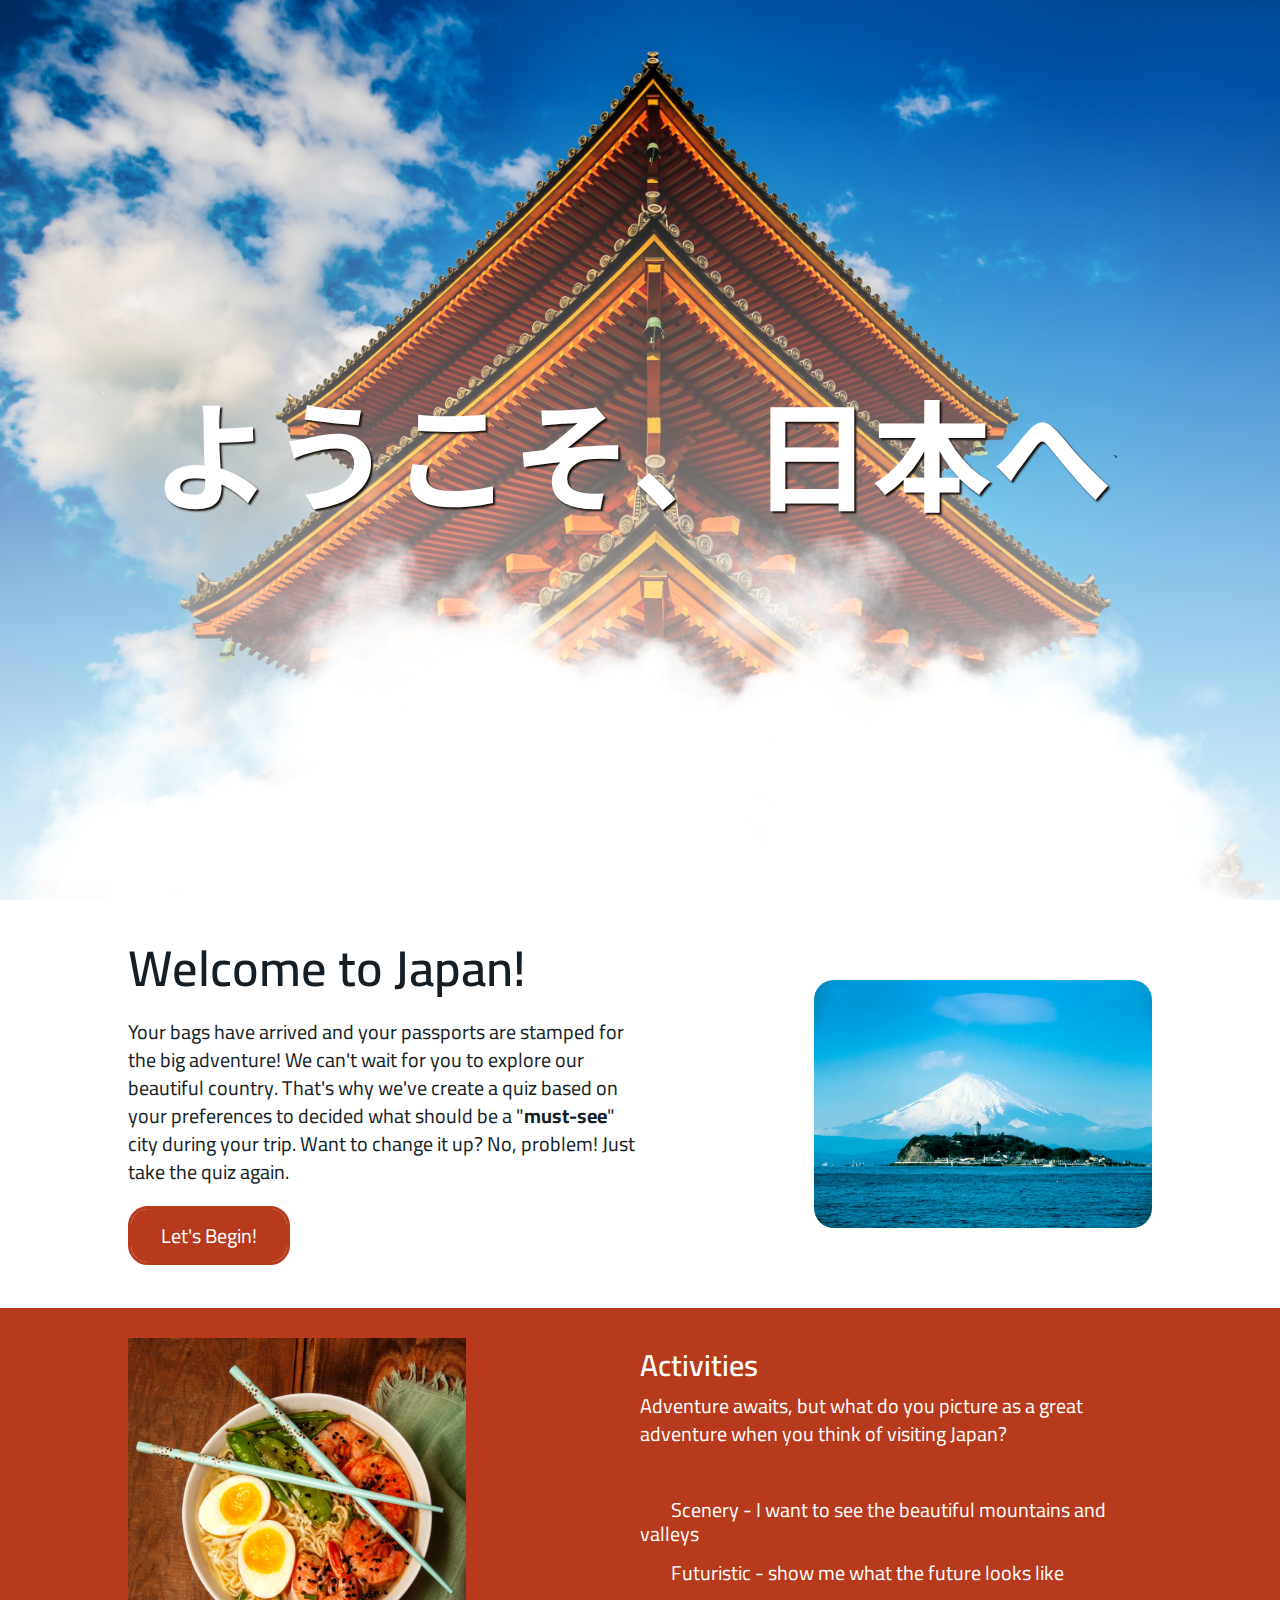
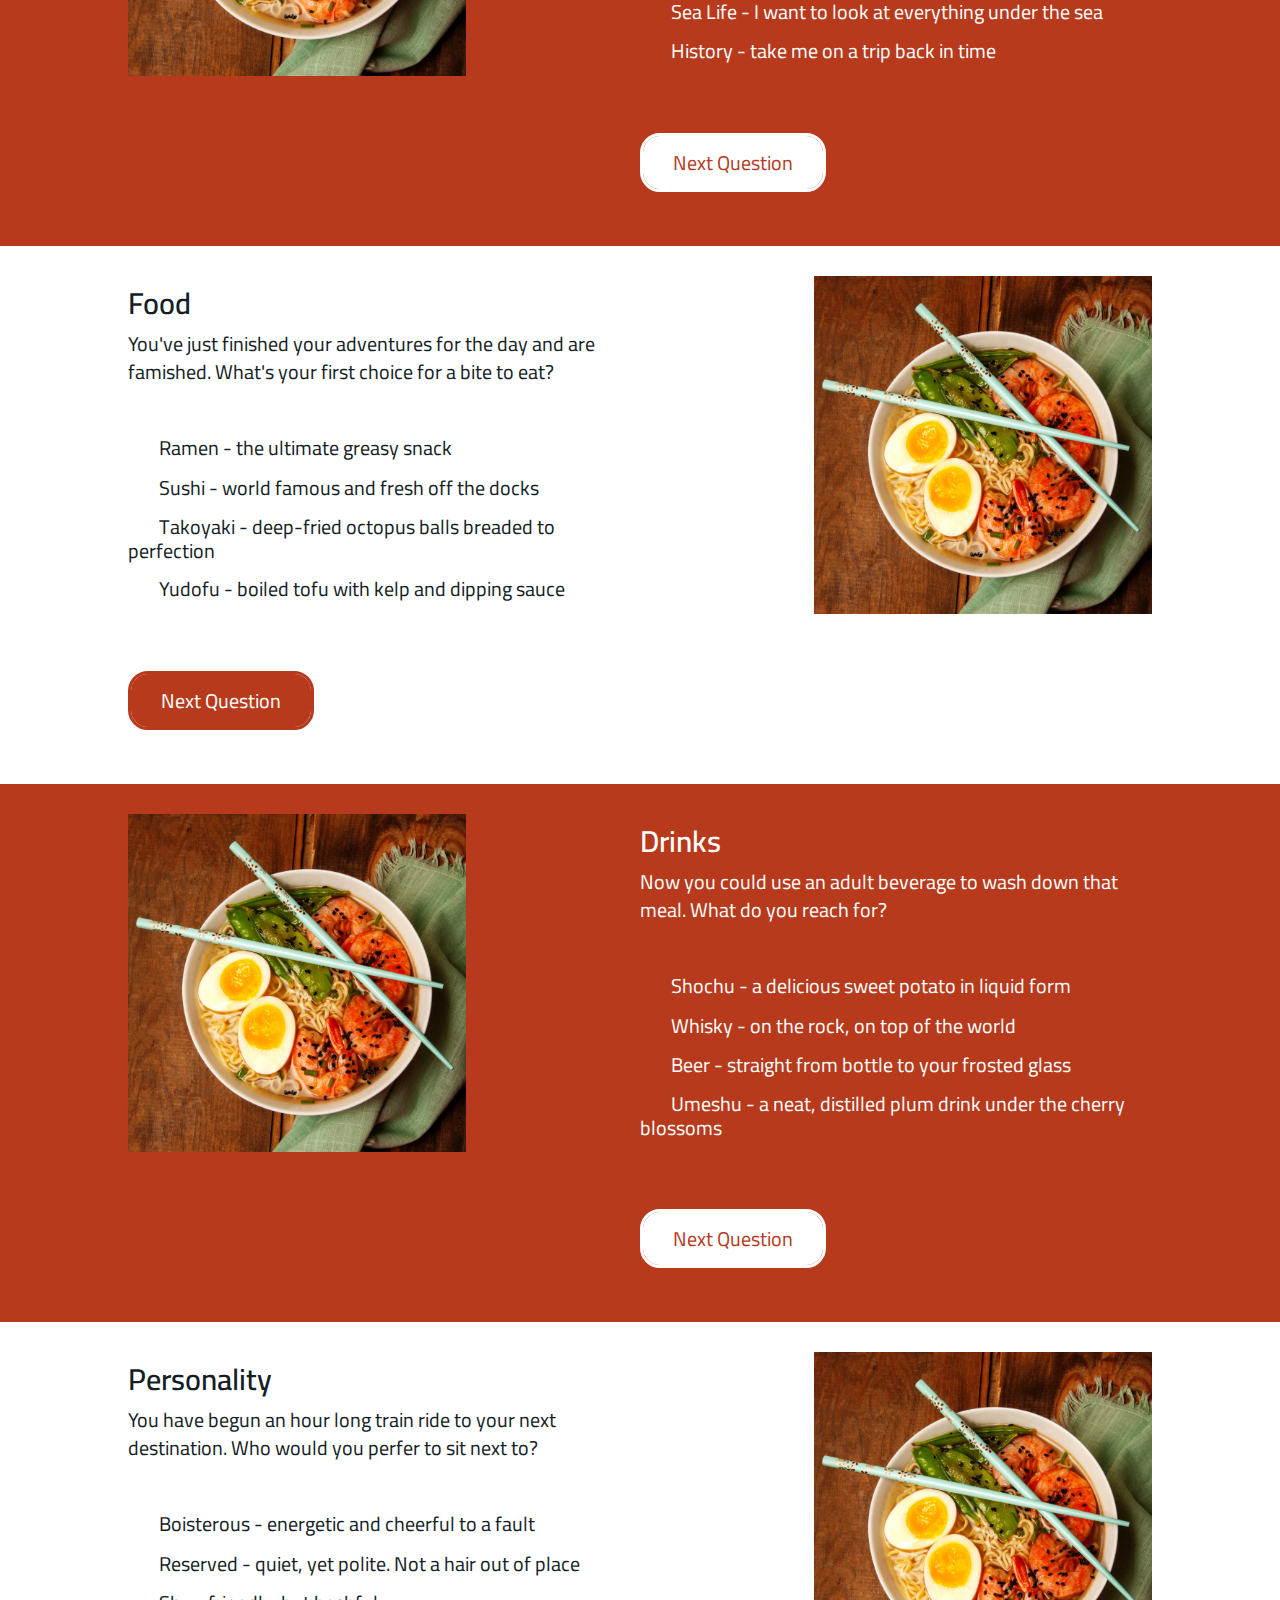
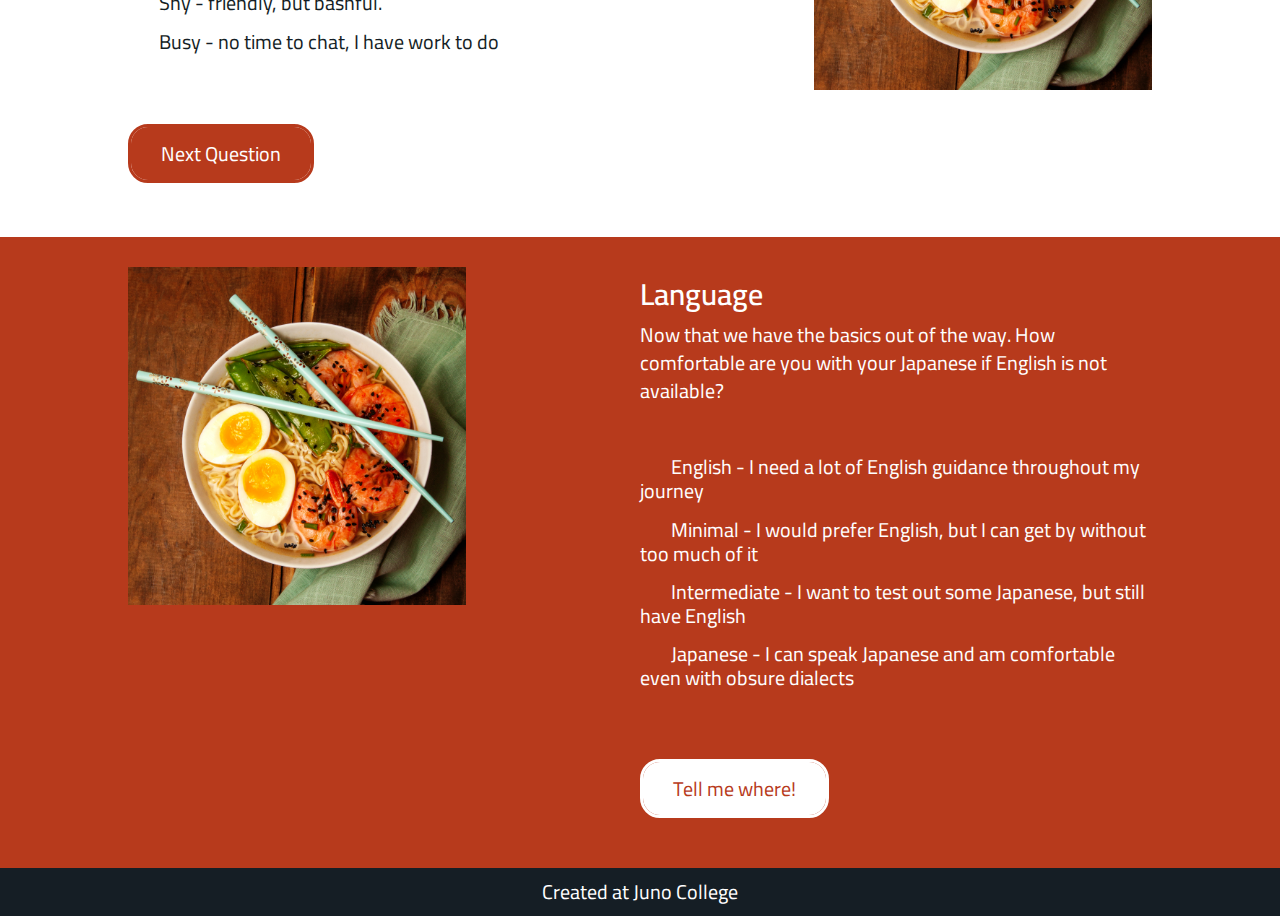
==== index.html @ 248579d7 "CSS button styling and js classtoggling :hotsprings::izakaya_lantern:" ====
<!DOCTYPE html>
<html lang="en">
<head>
  <meta charset="UTF-8">
  <meta name="viewport" content="width=device-width, initial-scale=1.0">
  <title>Travel Japan</title>
  <link href="https://fonts.googleapis.com/css2?family=Cairo:wght@400;600;700&family=Noto+Sans+JP:wght@700&display=swap" rel="stylesheet">
  <link rel="stylesheet" href="https://use.fontawesome.com/releases/v5.15.1/css/all.css" integrity="sha384-vp86vTRFVJgpjF9jiIGPEEqYqlDwgyBgEF109VFjmqGmIY/Y4HV4d3Gp2irVfcrp" crossorigin="anonymous">
  <link type="image/png" href="./assets/torii.png" rel="icon">
  <link rel="stylesheet" href="./styles/style.css">
</head>
<body>
  <!--Header-->
  <header>
    <h1 class="header-text">ようこそ、日本へ</h1>、
    <div class="clouds">
      <img src="./assets/cloud1.png" style="--i:1;">
      <img src="./assets/cloud2.png" style="--i:2;">
      <img src="./assets/cloud3.png" style="--i:3;">
      <img src="./assets/cloud4.png" style="--i:4;">
      <img src="./assets/cloud5.png" style="--i:5;">
      <img src="./assets/cloud1.png" style="--i:10;">
      <img src="./assets/cloud2.png" style="--i:9;">
      <img src="./assets/cloud3.png" style="--i:8;">
      <img src="./assets/cloud4.png" style="--i:7;">
      <img src="./assets/cloud5.png" style="--i:6;">
    </div>
  </header>
  <!--Main-->
  <main>
    <section>
      <div class="intro wrapper" id="intro">
        <div class="explanation">
          <h2>Welcome to Japan!</h2>
          <p>Your bags have arrived and your passports are stamped for the big adventure! We can't wait for you to explore our beautiful country. That's why we've create a quiz based on your preferences to decided what should be a "<strong>must-see</strong>" city during your trip. Want to change it up? No, problem! Just take the quiz again.</p>
          <a href="#question-one">Let's Begin!</a>
        </div>
        <img src="./assets/chgsk.jpg" alt="mount fuji">
      </div>
    </section>
    <form action="" class="preference">
      <!--Activity Survey Question 1-->
      <fieldset id="question-one">
        <div class="questions red-bg wrapper">
          <div class="question-image">
            <img src="./assets/ramen.jpg" alt="ramen">
          </div>
          <div class="question-content">
            <h3>Activities</h3>
            <p>Adventure awaits, but what do you picture as a great adventure when you think of visiting Japan?</p>
            <ul>
              <li>
                <input id="scenery" name="activity" type="radio" required="" class="sr-only" value="fukuoka">
                <label for="scenery"><span class="impact-text">Scenery</span> - I want to see the beautiful mountains and valleys</label>
              </li>
              <li>
                <input id="future" name="activity" type="radio" required="" class="sr-only" value="tokyo">
                <label for="future"><span class="impact-text">Futuristic</span> - show me what the future looks like</label>
              </li>
              <li>
                <input id="aquarium" name="activity" type="radio" required="" class="sr-only" value="osaka">
                <label for="aquarium"><span class="impact-text">Sea Life</span> - I want to look at everything under the sea</label>
              </li>
              <li>
                <input id="history" name="activity" type="radio" required="" class="sr-only" value="kyoto">
                <label for="history"><span class="impact-text">History</span> - take me on a trip back in time</label>
              </li>
            </ul>
            <a href="#question-two" class="reverse-color">Next Question</a>
          </div>
        </div>
      </fieldset>
      <!--Food Survey Question 2-->
      <fieldset id="question-two">
        <div class="questions wrapper">
          <div class="question-image">
            <img src="./assets/ramen.jpg" alt="ramen">
          </div>
          <div class="question-content">
            <h3>Food</h3>
            <p>You've just finished your adventures for the day and are famished. What's your first choice for a bite to eat?</p>
            <ul>
              <li>
                <input id="ramen" name="food" type="radio" required="" class="sr-only" value="fukuoka">
                <label for="ramen"><span class="impact-text">Ramen</span> - the ultimate greasy snack</label>
              </li>
              <li>
                <input id="sushi" name="food" type="radio" required="" class="sr-only" value="tokyo">
                <label for="sushi"><span class="impact-text">Sushi</span> - world famous and fresh off the docks</label>
              </li>
              <li>
                <input id="takoyaki" name="food" type="radio" required="" class="sr-only" value="osaka">
                <label for="takoyaki"><span class="impact-text">Takoyaki</span> - deep-fried octopus balls breaded to perfection</label>
              </li>
              <li>
                <input id="yudofu" name="food" type="radio" required="" class="sr-only" value="kyoto">
                <label for="yudofu"><span class="impact-text">Yudofu</span> - boiled tofu with kelp and dipping sauce</label>
              </li>
            </ul>
            <a href="#question-three">Next Question</a>
          </div>
        </div>
      </fieldset>
      <!--Drinks Survey Question 3-->
      <fieldset id="question-three">
        <div class="questions red-bg wrapper">
          <div class="question-image">
            <img src="./assets/ramen.jpg" alt="ramen">
          </div>
          <div class="question-content">
            <h3>Drinks</h3>
            <p>Now you could use an adult beverage to wash down that meal. What do you reach for?</p>
            <ul>
              <li>
                <input id="shochu" name="drink" type="radio" required="" class="sr-only" value="fukuoka">
                <label for="shochu"><span class="impact-text">Shochu</span> - a delicious sweet potato in liquid form</label>
              </li>
              <li>
                <input id="whisky" name="drink" type="radio" required="" class="sr-only" value="tokyo">
                <label for="whisky"><span class="impact-text">Whisky</span> - on the rock, on top of the world</label>
              </li>
              <li>
                <input id="beer" name="drink" type="radio" required="" class="sr-only" value="osaka">
                <label for="beer"><span class="impact-text">Beer</span> - straight from bottle to your frosted glass</label>
                </li>
                <li>
                  <input id="umeshu" name="drink" type="radio" required="" class="sr-only" value="kyoto">
                  <label for="umeshu"><span class="impact-text">Umeshu</span> - a neat, distilled plum drink under the cherry blossoms</label>
              </li>
            </ul>
            <a href="#question-four" class="reverse-color">Next Question</a>
          </div>
        </div>
      </fieldset>
      <!--Personality Survey Question 4-->
      <fieldset id="question-four">
        <div class="questions wrapper">
          <div class="question-image">
            <img src="./assets/ramen.jpg" alt="ramen">
          </div>
          <div class="question-content">
            <h3>Personality</h3>
            <p>You have begun an hour long train ride to your next destination. Who would you perfer to sit next to?</p>
            <ul>
              <li>
                <input id="boisterous" name="personality" type="radio" required="" class="sr-only" value="osaka">
                <label for="boisterous"><span class="impact-text">Boisterous</span> - energetic and cheerful to a fault</label>
              </li>
              <li>
                <input id="reserved" name="personality" type="radio" required="" class="sr-only" value="kyoto">
                <label for="reserved"><span class="impact-text">Reserved</span> - quiet, yet polite. Not a hair out of place</label>
              </li>
              <li>
                <input id="shy" name="personality" type="radio" required="" class="sr-only" value="fukuoka">
                <label for="shy"><span class="impact-text">Shy</span> - friendly, but bashful.</label>
              </li>
              <li>
                <input id="busy" name="personality" type="radio" required="" class="sr-only" value="tokyo">
                <label for="busy"><span class="impact-text">Busy</span> - no time to chat, I have work to do</label>
              </li>
            </ul>
            <a href="#question-five">Next Question</a>
          </div>
        </div>
      </fieldset>
      <!--Language Survey Question 5-->
      <fieldset id="question-five">
        <div class="questions red-bg wrapper">
          <div class="question-image">
            <img src="./assets/ramen.jpg" alt="ramen">
          </div>
          <div class="question-content">
            <h3>Language</h3>
            <p>Now that we have the basics out of the way. How comfortable are you with your Japanese if English is not available?</p>
            <ul>
              <li>
                <input id="english" name="language" type="radio" required="" class="sr-only" value="tokyo">
                <label for="english"><span class="impact-text">English</span> - I need a lot of English guidance throughout my journey</label>
              </li>
              <li>
                <input id="minimal" name="language" type="radio" required="" class="sr-only" value="kyoto">
                <label for="minimal"><span class="impact-text">Minimal</span> - I would prefer English, but I can get by without too much of it</label>
              </li>
              <li>
                <input id="intermediate" name="language" type="radio" required="" class="sr-only" value="osaka">
                <label for="intermediate"><span class="impact-text">Intermediate</span> - I want to test out some Japanese, but still have English</label>
              </li>
              <li>
                <input id="japanese" name="language" type="radio" required="" class="sr-only" value="fukuoka">
                <label for="japanese"><span class="impact-text">Japanese</span> - I can speak Japanese and am comfortable even with obsure dialects</label>
              </li>
            </ul>
            <button aria-label="submit to get the results" type="submit" class="reverse-color">Tell me where!</button>
          </div>
        </div>
      </fieldset>
    </form>
    <!--Results Section-->
    <section class="results" id="results">
      <!-- <div class="result-display wrapper">
        <div class="explanation">
          <h3>You got Tokyo!</h3>
          <p>The bustling sound of people, trains darting back and forth and towers reaching to the sky. Tokyo is filled with everything from the world famous Tsukiji fish market, the Meiji Shrine and the anime enthuists dream: Akihabara</p>
        </div>
        <img src="./assets/rising-sun.png" alt="ramen"> -->
      </div>
      <!--Results to be displayed after quiz completed-->
    </section>
    
  </main>
  <!--Footer-->
  <footer class="footer-main">
    <p>Created at Juno College <i class="fas fa-torii-gate"></i></p>
  </footer>

  <script src="https://ajax.googleapis.com/ajax/libs/jquery/3.5.1/jquery.min.js"></script>
  <script src="./script.js"></script>
</body>
</html>
---- styles/style.css ----
html {
  line-height: 1.15;
  -ms-text-size-adjust: 100%;
  -webkit-text-size-adjust: 100%;
}

body {
  margin: 0;
}

article, aside, footer, header, nav, section {
  display: block;
}

h1 {
  font-size: 2em;
  margin: .67em 0;
}

figcaption, figure, main {
  display: block;
}

figure {
  margin: 1em 40px;
}

hr {
  -webkit-box-sizing: content-box;
          box-sizing: content-box;
  height: 0;
  overflow: visible;
}

pre {
  font-family: monospace,monospace;
  font-size: 1em;
}

a {
  background-color: transparent;
  -webkit-text-decoration-skip: objects;
}

abbr[title] {
  border-bottom: none;
  text-decoration: underline;
  -webkit-text-decoration: underline dotted;
          text-decoration: underline dotted;
}

b, strong {
  font-weight: inherit;
}

b, strong {
  font-weight: bolder;
}

code, kbd, samp {
  font-family: monospace,monospace;
  font-size: 1em;
}

dfn {
  font-style: italic;
}

mark {
  background-color: #ff0;
  color: #000;
}

small {
  font-size: 80%;
}

sub, sup {
  font-size: 75%;
  line-height: 0;
  position: relative;
  vertical-align: baseline;
}

sub {
  bottom: -.25em;
}

sup {
  top: -.5em;
}

audio, video {
  display: inline-block;
}

audio:not([controls]) {
  display: none;
  height: 0;
}

img {
  border-style: none;
}

svg:not(:root) {
  overflow: hidden;
}

button, input, optgroup, select, textarea {
  font-family: sans-serif;
  font-size: 100%;
  line-height: 1.15;
  margin: 0;
}

button, input {
  overflow: visible;
}

button, select {
  text-transform: none;
}

button, html [type=button], [type=reset], [type=submit] {
  -webkit-appearance: button;
}

button::-moz-focus-inner, [type=button]::-moz-focus-inner, [type=reset]::-moz-focus-inner, [type=submit]::-moz-focus-inner {
  border-style: none;
  padding: 0;
}

button:-moz-focusring, [type=button]:-moz-focusring, [type=reset]:-moz-focusring, [type=submit]:-moz-focusring {
  outline: 1px dotted ButtonText;
}

fieldset {
  padding: .35em .75em .625em;
}

legend {
  -webkit-box-sizing: border-box;
          box-sizing: border-box;
  color: inherit;
  display: table;
  max-width: 100%;
  padding: 0;
  white-space: normal;
}

progress {
  display: inline-block;
  vertical-align: baseline;
}

textarea {
  overflow: auto;
}

[type=checkbox], [type=radio] {
  -webkit-box-sizing: border-box;
          box-sizing: border-box;
  padding: 0;
}

[type=number]::-webkit-inner-spin-button, [type=number]::-webkit-outer-spin-button {
  height: auto;
}

[type=search] {
  -webkit-appearance: textfield;
  outline-offset: -2px;
}

[type=search]::-webkit-search-cancel-button, [type=search]::-webkit-search-decoration {
  -webkit-appearance: none;
}

::-webkit-file-upload-button {
  -webkit-appearance: button;
  font: inherit;
}

details, menu {
  display: block;
}

summary {
  display: list-item;
}

canvas {
  display: inline-block;
}

template {
  display: none;
}

[hidden] {
  display: none;
}

.clearfix:after {
  visibility: hidden;
  display: block;
  font-size: 0;
  content: '';
  clear: both;
  height: 0;
}

html {
  -webkit-box-sizing: border-box;
  box-sizing: border-box;
}

*, *:before, *:after {
  -webkit-box-sizing: inherit;
          box-sizing: inherit;
}

.sr-only {
  position: absolute;
  width: 1px;
  height: 1px;
  margin: -1px;
  border: 0;
  padding: 0;
  white-space: nowrap;
  -webkit-clip-path: inset(100%);
          clip-path: inset(100%);
  clip: rect(0 0 0 0);
  overflow: hidden;
}

* {
  margin: 0;
  padding: 0;
}

html {
  font-size: 62.5%;
  font-family: 'Cairo', sans-serif;
}

body {
  font-size: 16px;
  color: #151e25;
  background-color: #fff;
}

.wrapper {
  max-width: 1400px;
  width: 80%;
  margin: 0 auto;
}

img {
  margin: 0;
  width: 100%;
  height: auto;
}

h1 {
  font-size: 12rem;
  font-weight: 700;
  font-family: 'Noto Sans JP', sans-serif;
  color: #fff;
  text-shadow: 2px 2px 2px #140f0b;
  position: relative;
  z-index: 10;
}

h2 {
  font-size: 5rem;
  font-weight: 600;
  padding: 20px 0;
}

h3 {
  font-size: 3rem;
  font-weight: 600;
  padding: 10px 0;
}

p {
  font-size: 2rem;
  font-weight: 400;
  line-height: 1.4;
}

button {
  background-color: unset;
  cursor: pointer;
  font-family: 'Cairo', sans-serif;
  font-weight: 400;
}

a,
button {
  font-size: 2rem;
  font-weight: 400;
  display: inline-block;
  padding: 15px 30px;
  margin: 20px 0;
  background: none;
  color: #fff;
  text-decoration: none;
  border-radius: 20px;
  border: 3px solid #b73a1c;
  -webkit-transition: .8s;
  transition: .8s;
  overflow: hidden;
  position: relative;
}

a::before,
button::before {
  content: "";
  position: absolute;
  left: 0;
  top: 0;
  width: 100%;
  height: 180%;
  background-color: #b73a1c;
  z-index: -1;
  -webkit-transition: .8s;
  transition: .8s;
  border-radius: 0 0 50% 50%;
}

a:hover, a:focus,
button:hover,
button:focus {
  color: #b73a1c;
  background-color: #fff;
  border: 3px solid #b73a1c;
}

a:hover::before, a:focus::before,
button:hover::before,
button:focus::before {
  height: 0%;
}

fieldset {
  padding: 0;
  border-style: none;
}

fieldset:nth-child(odd) {
  background-color: #b73a1c;
}

label {
  font-size: 2rem;
  font-weight: 400;
  padding-left: 15px;
  cursor: pointer;
}

label::before {
  content: "\f6a1";
  font-weight: 900;
  font-family: "Font Awesome 5 Free";
  position: relative;
  left: -15px;
  -webkit-transition: .3s ease;
  transition: .3s ease;
}

header {
  background: -webkit-gradient(linear, left top, left bottom, color-stop(10%, rgba(255, 255, 255, 0)), to(rgba(255, 255, 255, 0.9))), url(../assets/torii.jpg);
  background: linear-gradient(to bottom, rgba(255, 255, 255, 0) 10%, rgba(255, 255, 255, 0.9)), url(../assets/torii.jpg);
  background-position: bottom;
  background-size: cover;
  position: relative;
  width: 100%;
  height: 100vh;
  display: -webkit-box;
  display: -ms-flexbox;
  display: flex;
  -webkit-box-pack: center;
      -ms-flex-pack: center;
          justify-content: center;
  -webkit-box-align: center;
      -ms-flex-align: center;
          align-items: center;
}

.clouds {
  position: absolute;
  top: 0;
  left: 0;
  width: 100%;
  height: 100%;
  overflow: hidden;
  pointer-events: none;
}

.clouds img {
  position: absolute;
  bottom: 0;
  max-width: 100%;
  -webkit-animation: floating calc(3s * var(--i)) linear infinite;
          animation: floating calc(3s * var(--i)) linear infinite;
}

@-webkit-keyframes floating {
  0% {
    opacity: 0;
    -webkit-transform: scale(1);
            transform: scale(1);
  }
  25%, 75% {
    opacity: 1;
  }
  100% {
    opacity: 0;
    -webkit-transform: scale(3);
            transform: scale(3);
  }
}

@keyframes floating {
  0% {
    opacity: 0;
    -webkit-transform: scale(1);
            transform: scale(1);
  }
  25%, 75% {
    opacity: 1;
  }
  100% {
    opacity: 0;
    -webkit-transform: scale(3);
            transform: scale(3);
  }
}

.intro, .result-display {
  display: -webkit-box;
  display: -ms-flexbox;
  display: flex;
  -webkit-box-pack: justify;
      -ms-flex-pack: justify;
          justify-content: space-between;
  padding: 20px 0;
  -webkit-box-align: center;
      -ms-flex-align: center;
          align-items: center;
}

.intro img, .result-display img {
  width: 33%;
  border-radius: 20px;
}

.explanation {
  width: 50%;
}

.questions {
  display: -webkit-box;
  display: -ms-flexbox;
  display: flex;
  -webkit-box-orient: horizontal;
  -webkit-box-direction: reverse;
      -ms-flex-direction: row-reverse;
          flex-direction: row-reverse;
  -webkit-box-pack: justify;
      -ms-flex-pack: justify;
          justify-content: space-between;
  padding: 30px 0;
}

.questions.red-bg {
  -webkit-box-orient: horizontal;
  -webkit-box-direction: normal;
      -ms-flex-direction: row;
          flex-direction: row;
  color: #fff;
}

input[type="radio"]:checked + label .impact-text {
  font-weight: 700;
  color: #b73a1c;
}

input[type="radio"]:checked + label::before {
  color: #b73a1c;
  content: "\f058";
}

.red-bg input[type="radio"]:checked + label .impact-text {
  color: #151e25;
}

.red-bg input[type="radio"]:checked + label::before {
  color: #151e25;
}

.red-bg a,
.red-bg button {
  border: 3px solid #fff;
  background: none;
  color: #b73a1c;
  z-index: 5;
}

.red-bg a:hover, .red-bg a:focus,
.red-bg button:hover,
.red-bg button:focus {
  color: #fff;
}

.red-bg a:hover::before, .red-bg a:focus::before,
.red-bg button:hover::before,
.red-bg button:focus::before {
  height: 0%;
}

.red-bg a::before,
.red-bg button::before {
  background-color: #fff;
}

.impact-text {
  -webkit-transition: .3s ease;
  transition: .3s ease;
}

.questions .question-image {
  width: 33%;
}

.questions .question-content {
  width: 50%;
}

ul {
  list-style: none;
  padding: 50px 0;
}

ul li {
  margin-bottom: 3%;
}

ul li:nth-of-type(4) {
  margin-bottom: 0;
}

.results {
  background-color: #151e25;
  color: #fff;
}

.results h3 {
  font-size: 4rem;
  font-weight: 600;
  padding: 20px 0;
  text-align: center;
}

.results h3 span {
  text-transform: capitalize;
}

.results h3::after {
  content: "";
  display: block;
  margin: 0 auto;
  width: 80px;
  padding-bottom: 10px;
  border-bottom: 3px solid #b73a1c;
}

.blue-bg a {
  border: 3px solid #fff;
  background: none;
  color: #151e25;
  z-index: 5;
}

.blue-bg a:hover, .blue-bg a:focus {
  color: #fff;
}

.blue-bg a:hover::before, .blue-bg a:focus::before {
  height: 0%;
}

.blue-bg a::before {
  background-color: #fff;
}

.redo-quiz {
  display: -webkit-box;
  display: -ms-flexbox;
  display: flex;
  -webkit-box-pack: center;
      -ms-flex-pack: center;
          justify-content: center;
  padding-bottom: 20px;
}

footer {
  text-align: center;
}

footer p {
  color: #fff;
  padding: 10px 0;
}

.footer-main {
  background-color: #151e25;
}

.footer-flip {
  background-color: #b73a1c;
}
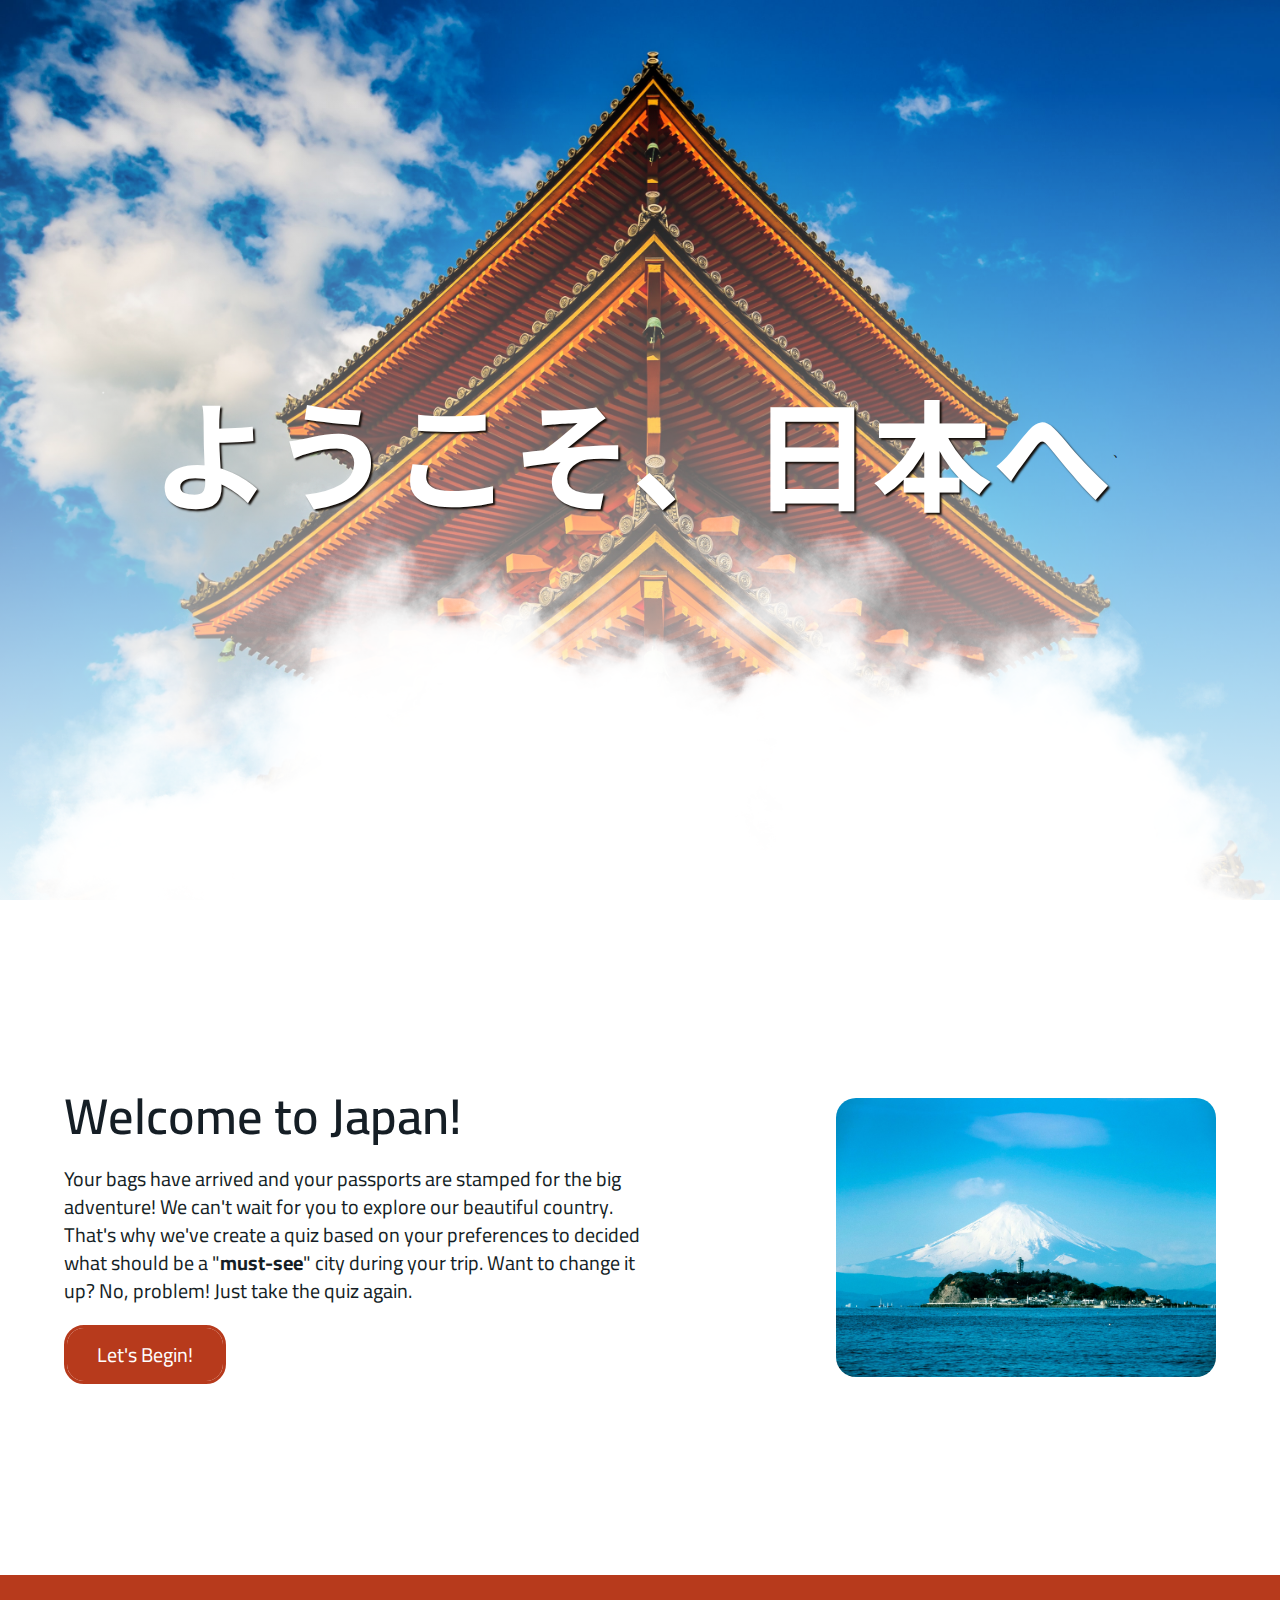
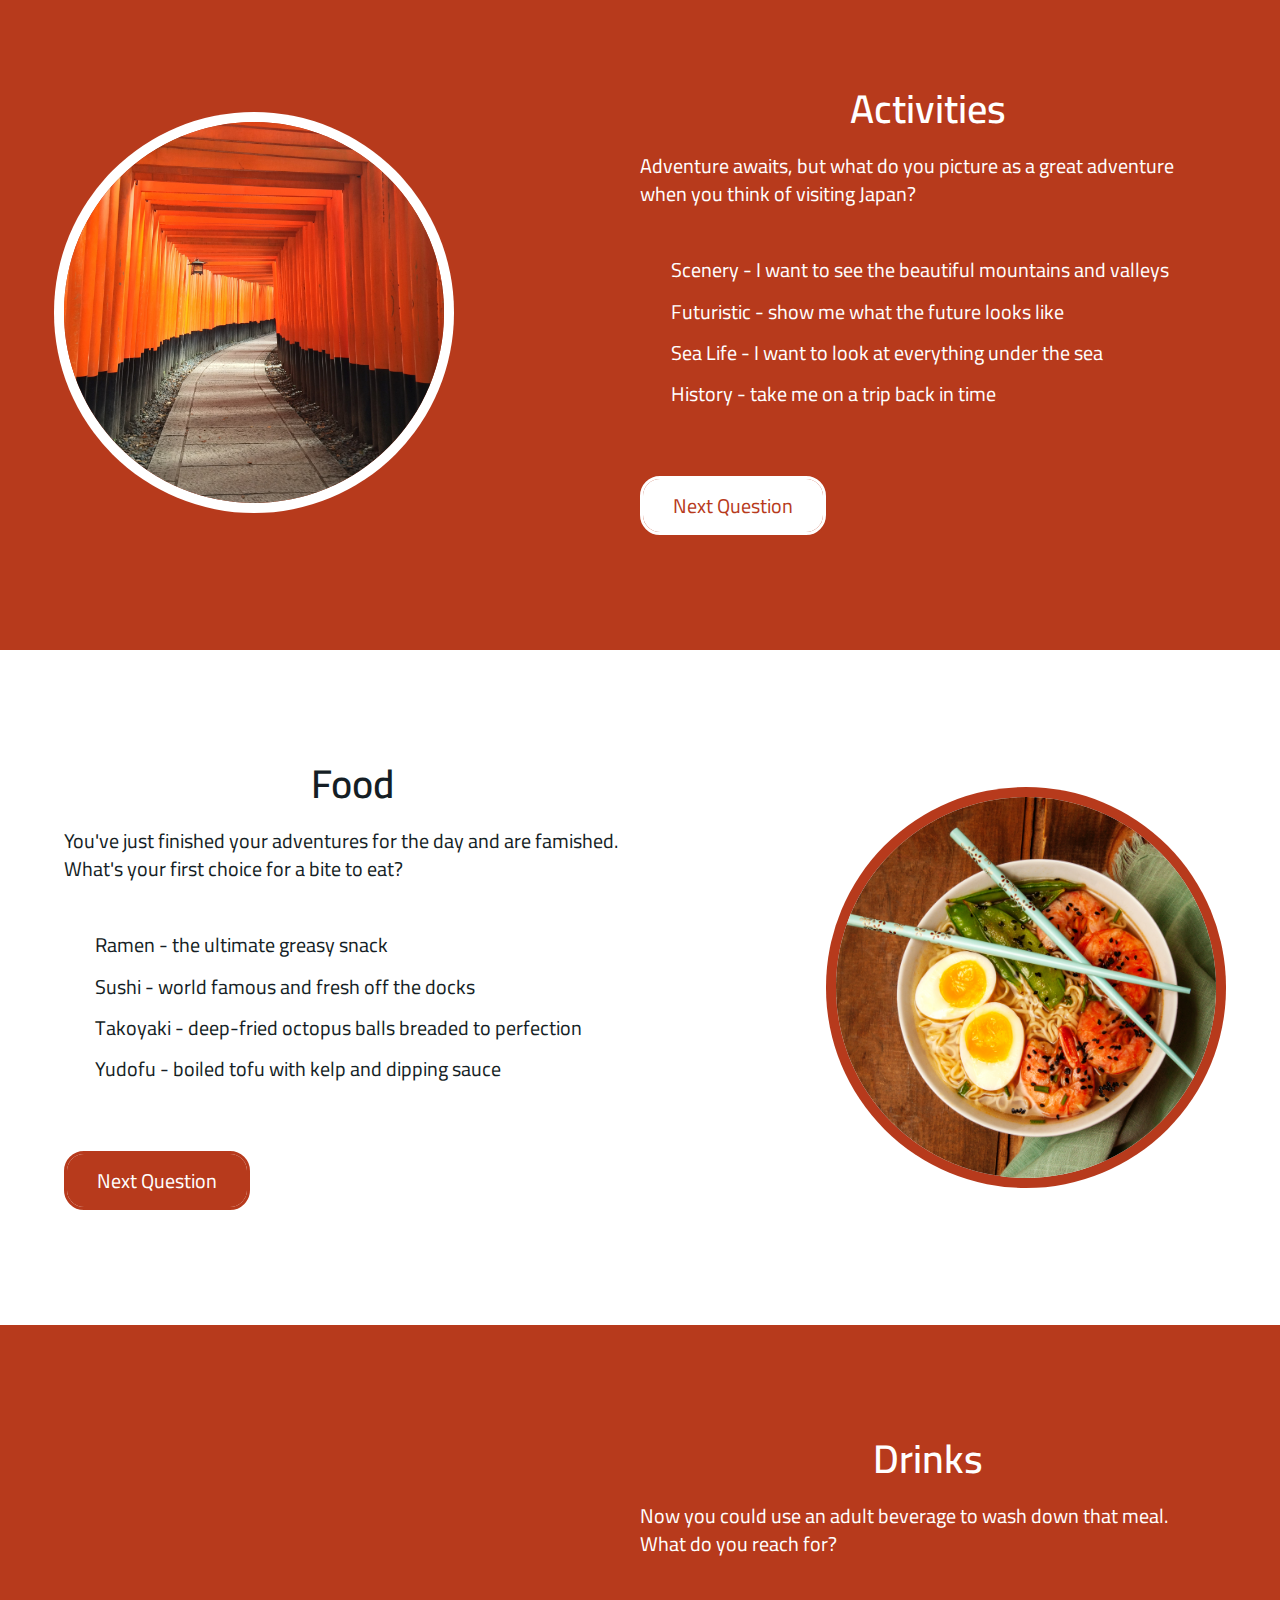
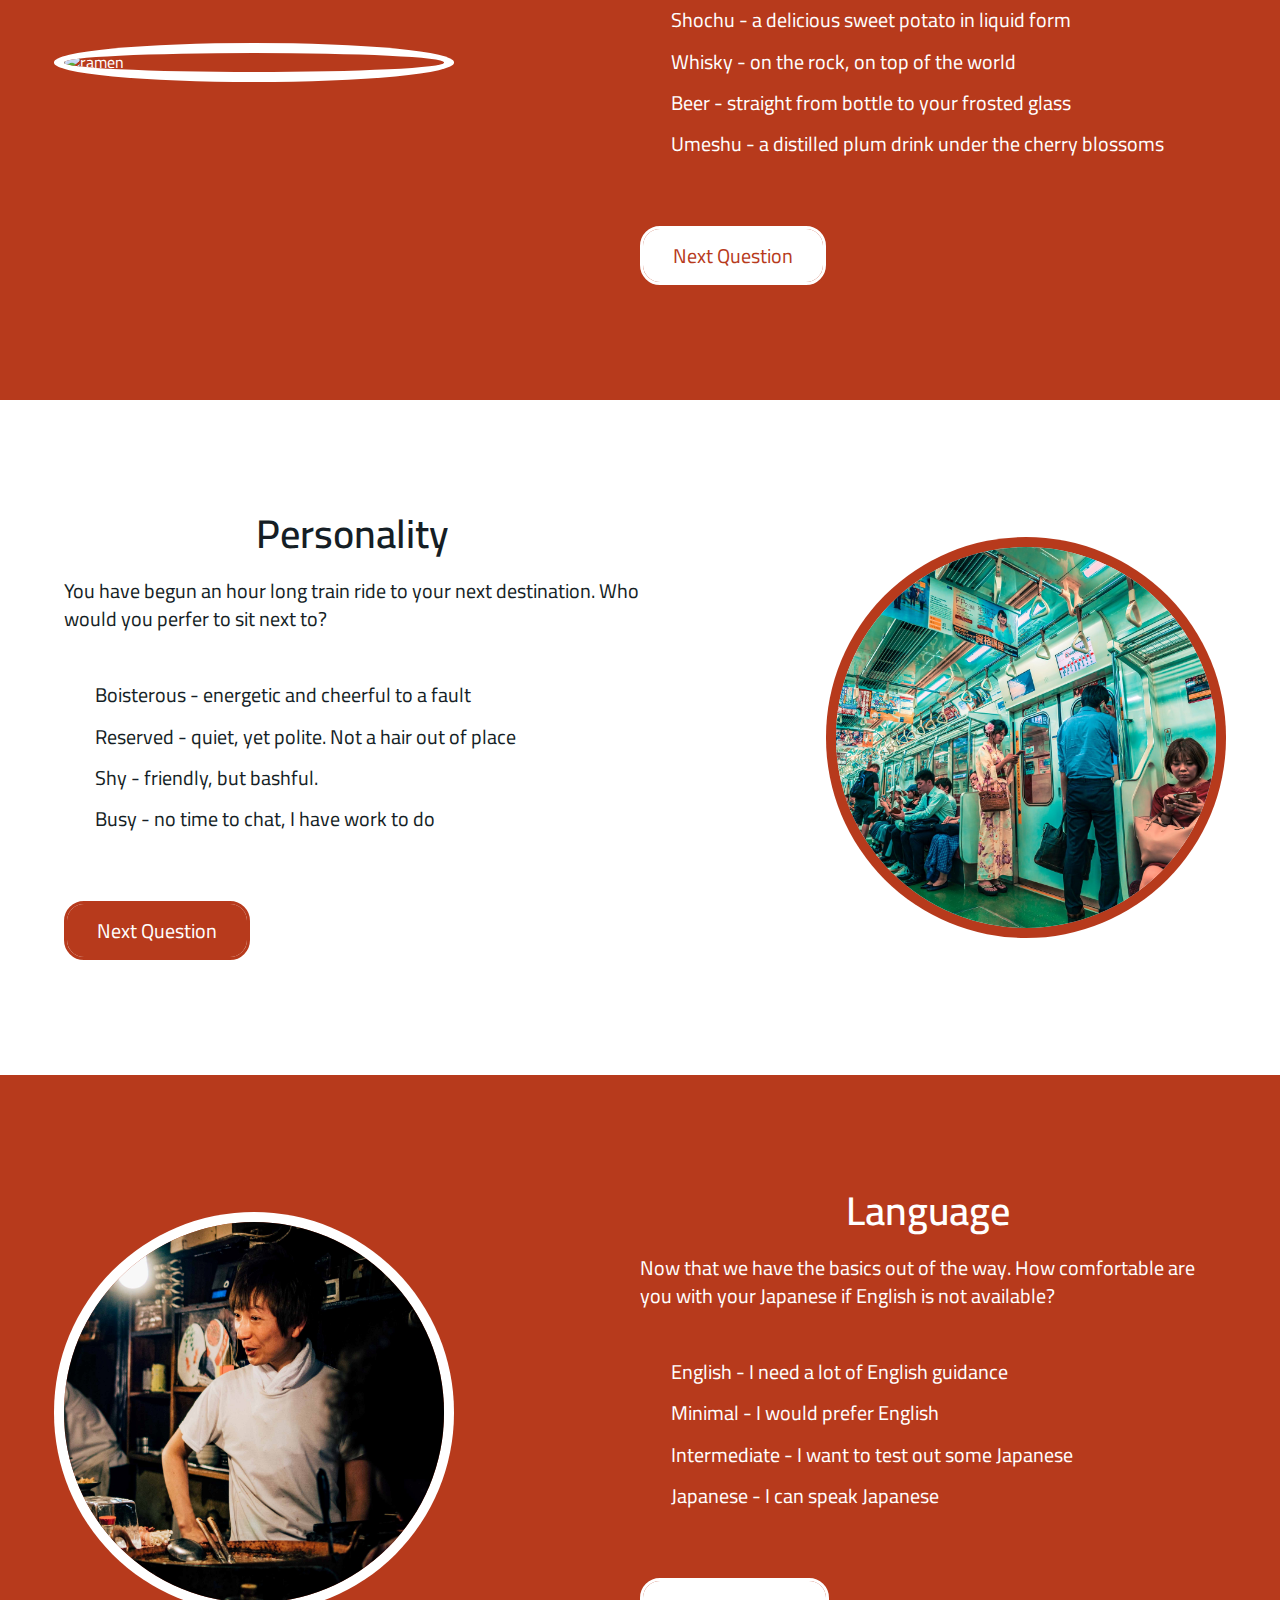
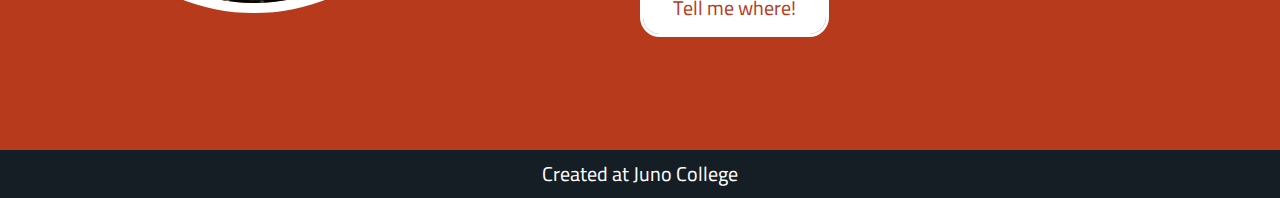
==== commit d75ad927: "css styling to questions and images" ====
--- a/index.html
+++ b/index.html
@@ -43,7 +43,7 @@
       <fieldset id="question-one">
         <div class="questions red-bg wrapper">
           <div class="question-image">
-            <img src="./assets/ramen.jpg" alt="ramen">
+            <img src="./assets/temple.jpg" alt="ramen">
           </div>
           <div class="question-content">
             <h3>Activities</h3>
@@ -105,7 +105,7 @@
       <fieldset id="question-three">
         <div class="questions red-bg wrapper">
           <div class="question-image">
-            <img src="./assets/ramen.jpg" alt="ramen">
+            <img src="./assets/drink.jpg" alt="ramen">
           </div>
           <div class="question-content">
             <h3>Drinks</h3>
@@ -125,7 +125,7 @@
                 </li>
                 <li>
                   <input id="umeshu" name="drink" type="radio" required="" class="sr-only" value="kyoto">
-                  <label for="umeshu"><span class="impact-text">Umeshu</span> - a neat, distilled plum drink under the cherry blossoms</label>
+                  <label for="umeshu"><span class="impact-text">Umeshu</span> - a distilled plum drink under the cherry blossoms</label>
               </li>
             </ul>
             <a href="#question-four" class="reverse-color">Next Question</a>
@@ -136,7 +136,7 @@
       <fieldset id="question-four">
         <div class="questions wrapper">
           <div class="question-image">
-            <img src="./assets/ramen.jpg" alt="ramen">
+            <img src="./assets/trains.jpg" alt="ramen">
           </div>
           <div class="question-content">
             <h3>Personality</h3>
@@ -167,7 +167,7 @@
       <fieldset id="question-five">
         <div class="questions red-bg wrapper">
           <div class="question-image">
-            <img src="./assets/ramen.jpg" alt="ramen">
+            <img src="./assets/talk.jpg" alt="ramen">
           </div>
           <div class="question-content">
             <h3>Language</h3>
@@ -175,19 +175,19 @@
             <ul>
               <li>
                 <input id="english" name="language" type="radio" required="" class="sr-only" value="tokyo">
-                <label for="english"><span class="impact-text">English</span> - I need a lot of English guidance throughout my journey</label>
+                <label for="english"><span class="impact-text">English</span> - I need a lot of English guidance</label>
               </li>
               <li>
                 <input id="minimal" name="language" type="radio" required="" class="sr-only" value="kyoto">
-                <label for="minimal"><span class="impact-text">Minimal</span> - I would prefer English, but I can get by without too much of it</label>
+                <label for="minimal"><span class="impact-text">Minimal</span> - I would prefer English</label>
               </li>
               <li>
                 <input id="intermediate" name="language" type="radio" required="" class="sr-only" value="osaka">
-                <label for="intermediate"><span class="impact-text">Intermediate</span> - I want to test out some Japanese, but still have English</label>
+                <label for="intermediate"><span class="impact-text">Intermediate</span> - I want to test out some Japanese</label>
               </li>
               <li>
                 <input id="japanese" name="language" type="radio" required="" class="sr-only" value="fukuoka">
-                <label for="japanese"><span class="impact-text">Japanese</span> - I can speak Japanese and am comfortable even with obsure dialects</label>
+                <label for="japanese"><span class="impact-text">Japanese</span> - I can speak Japanese</label>
               </li>
             </ul>
             <button aria-label="submit to get the results" type="submit" class="reverse-color">Tell me where!</button>
--- a/styles/style.css
+++ b/styles/style.css
@@ -253,7 +253,7 @@
 
 .wrapper {
   max-width: 1400px;
-  width: 80%;
+  width: 90%;
   margin: 0 auto;
 }
 
@@ -280,9 +280,11 @@
 }
 
 h3 {
-  font-size: 3rem;
+  font-size: 4rem;
   font-weight: 600;
   padding: 10px 0;
+  text-align: center;
+  padding: 20px 0;
 }
 
 p {
@@ -440,17 +442,26 @@
   }
 }
 
-.intro, .result-display {
+.intro, .result-display, .questions {
   display: -webkit-box;
   display: -ms-flexbox;
   display: flex;
   -webkit-box-pack: justify;
       -ms-flex-pack: justify;
           justify-content: space-between;
-  padding: 20px 0;
   -webkit-box-align: center;
       -ms-flex-align: center;
           align-items: center;
+  height: 75vh;
+  min-height: 300px;
+}
+
+.result-display {
+  height: calc(100vh - 48px);
+}
+
+.intro, .result-display {
+  padding: 20px 0;
 }
 
 .intro img, .result-display img {
@@ -463,16 +474,10 @@
 }
 
 .questions {
-  display: -webkit-box;
-  display: -ms-flexbox;
-  display: flex;
   -webkit-box-orient: horizontal;
   -webkit-box-direction: reverse;
       -ms-flex-direction: row-reverse;
           flex-direction: row-reverse;
-  -webkit-box-pack: justify;
-      -ms-flex-pack: justify;
-          justify-content: space-between;
   padding: 30px 0;
 }
 
@@ -484,6 +489,51 @@
   color: #fff;
 }
 
+.impact-text {
+  -webkit-transition: .3s ease;
+  transition: .3s ease;
+}
+
+.questions .question-content {
+  width: 50%;
+}
+
+.question-image {
+  display: -webkit-box;
+  display: -ms-flexbox;
+  display: flex;
+  -webkit-box-pack: center;
+      -ms-flex-pack: center;
+          justify-content: center;
+  -webkit-box-align: center;
+      -ms-flex-align: center;
+          align-items: center;
+  width: 33%;
+}
+
+.question-image img {
+  border-radius: 50%;
+  -webkit-box-shadow: 0px 0px 0px 10px #b73a1c;
+          box-shadow: 0px 0px 0px 10px #b73a1c;
+  -webkit-transition: .8s;
+  transition: .8s;
+}
+
+.question-image img:hover {
+  -webkit-box-shadow: 20px 20px 0px 40px #b73a1c;
+          box-shadow: 20px 20px 0px 40px #b73a1c;
+}
+
+.red-bg .question-image img {
+  -webkit-box-shadow: 0px 0px 0px 10px #fff;
+          box-shadow: 0px 0px 0px 10px #fff;
+}
+
+.red-bg .question-image img:hover {
+  -webkit-box-shadow: -20px 20px 0px 40px #fff;
+          box-shadow: -20px 20px 0px 40px #fff;
+}
+
 input[type="radio"]:checked + label .impact-text {
   font-weight: 700;
   color: #b73a1c;
@@ -527,19 +577,6 @@
   background-color: #fff;
 }
 
-.impact-text {
-  -webkit-transition: .3s ease;
-  transition: .3s ease;
-}
-
-.questions .question-image {
-  width: 33%;
-}
-
-.questions .question-content {
-  width: 50%;
-}
-
 ul {
   list-style: none;
   padding: 50px 0;
@@ -556,13 +593,6 @@
 .results {
   background-color: #151e25;
   color: #fff;
-}
-
-.results h3 {
-  font-size: 4rem;
-  font-weight: 600;
-  padding: 20px 0;
-  text-align: center;
 }
 
 .results h3 span {
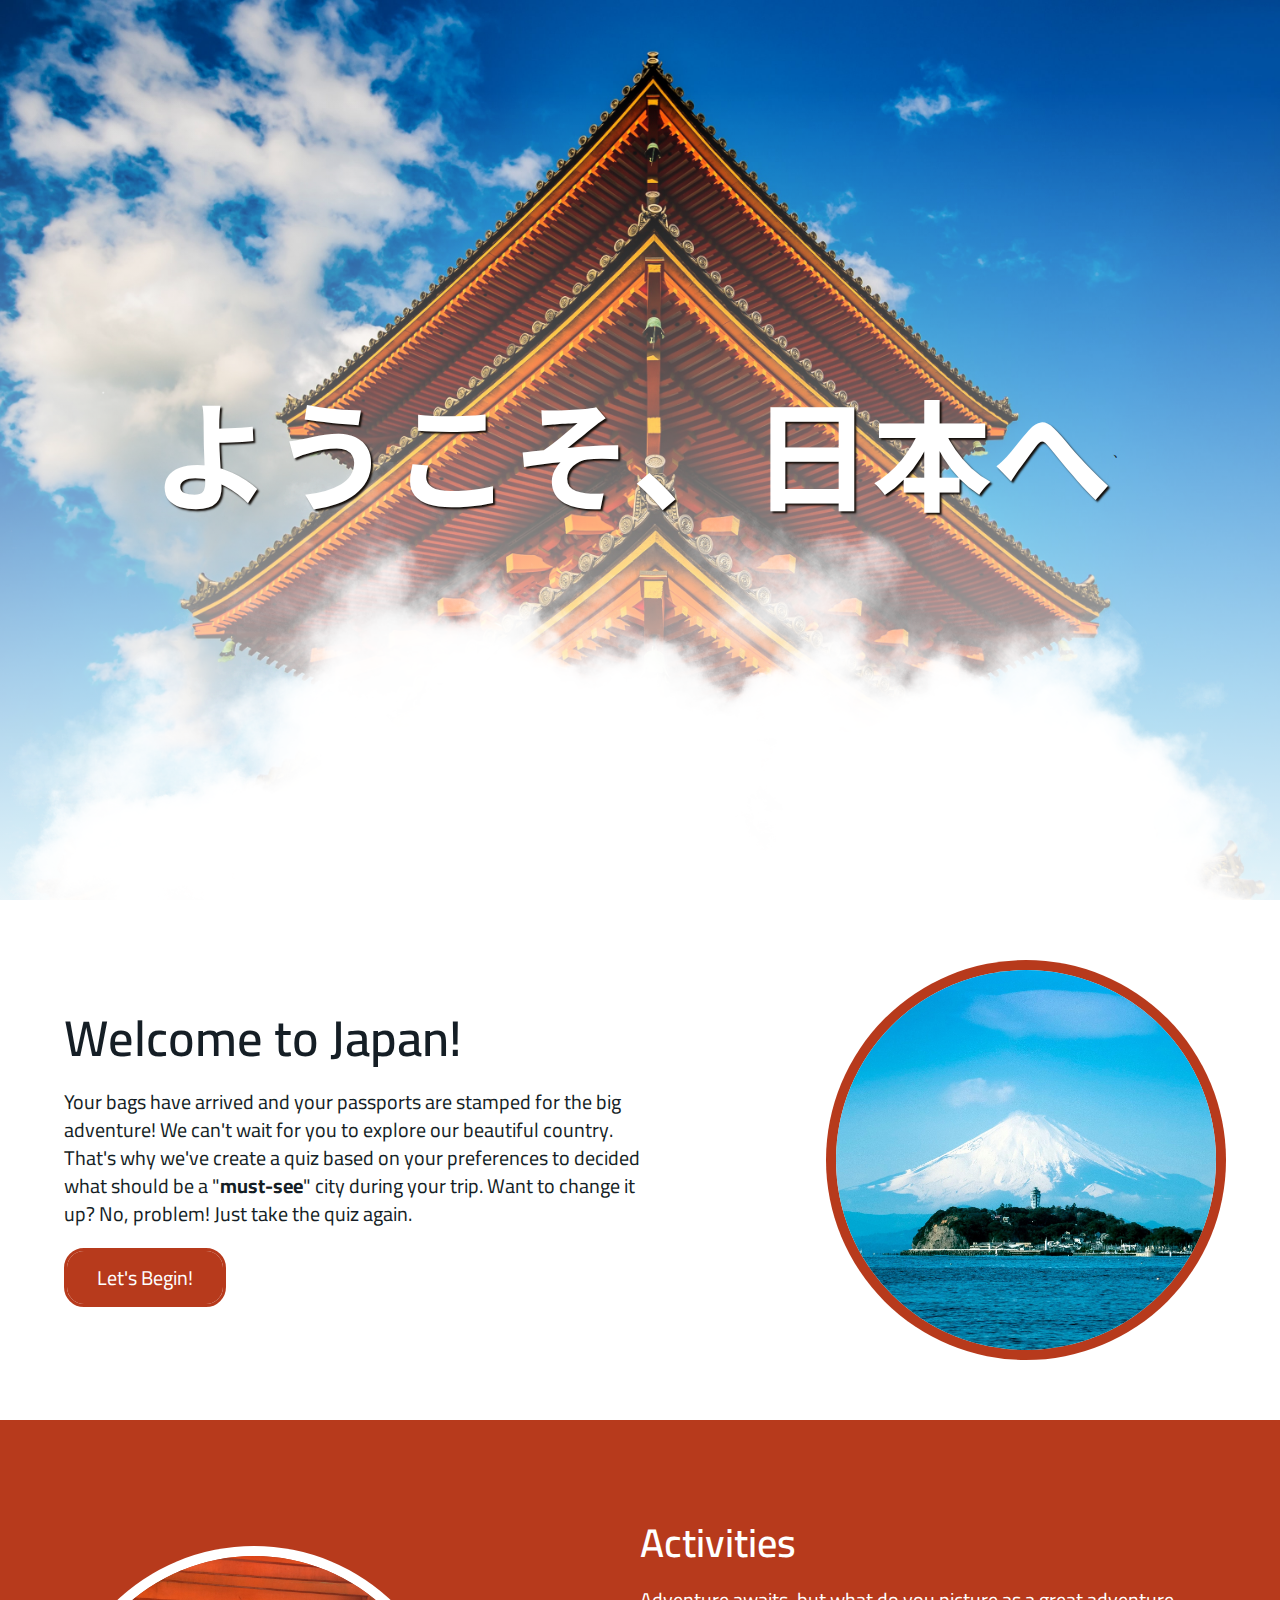
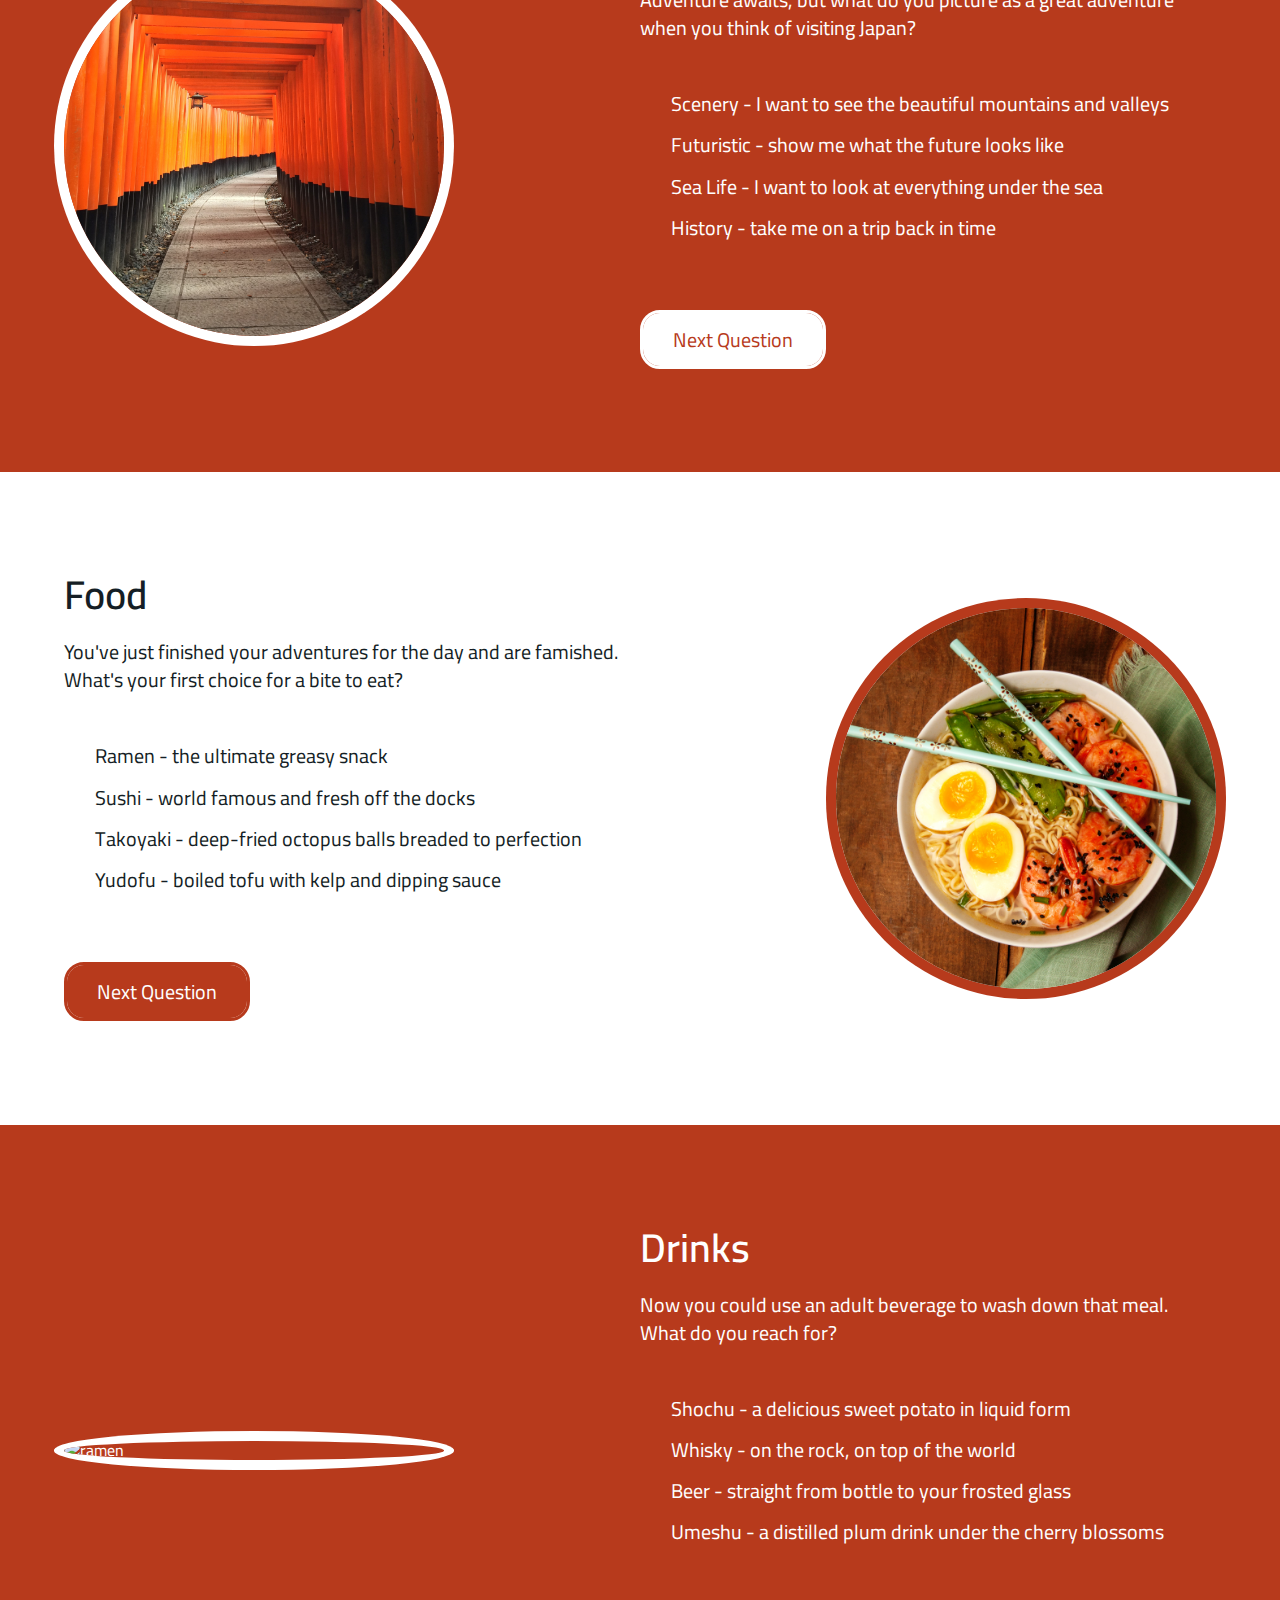
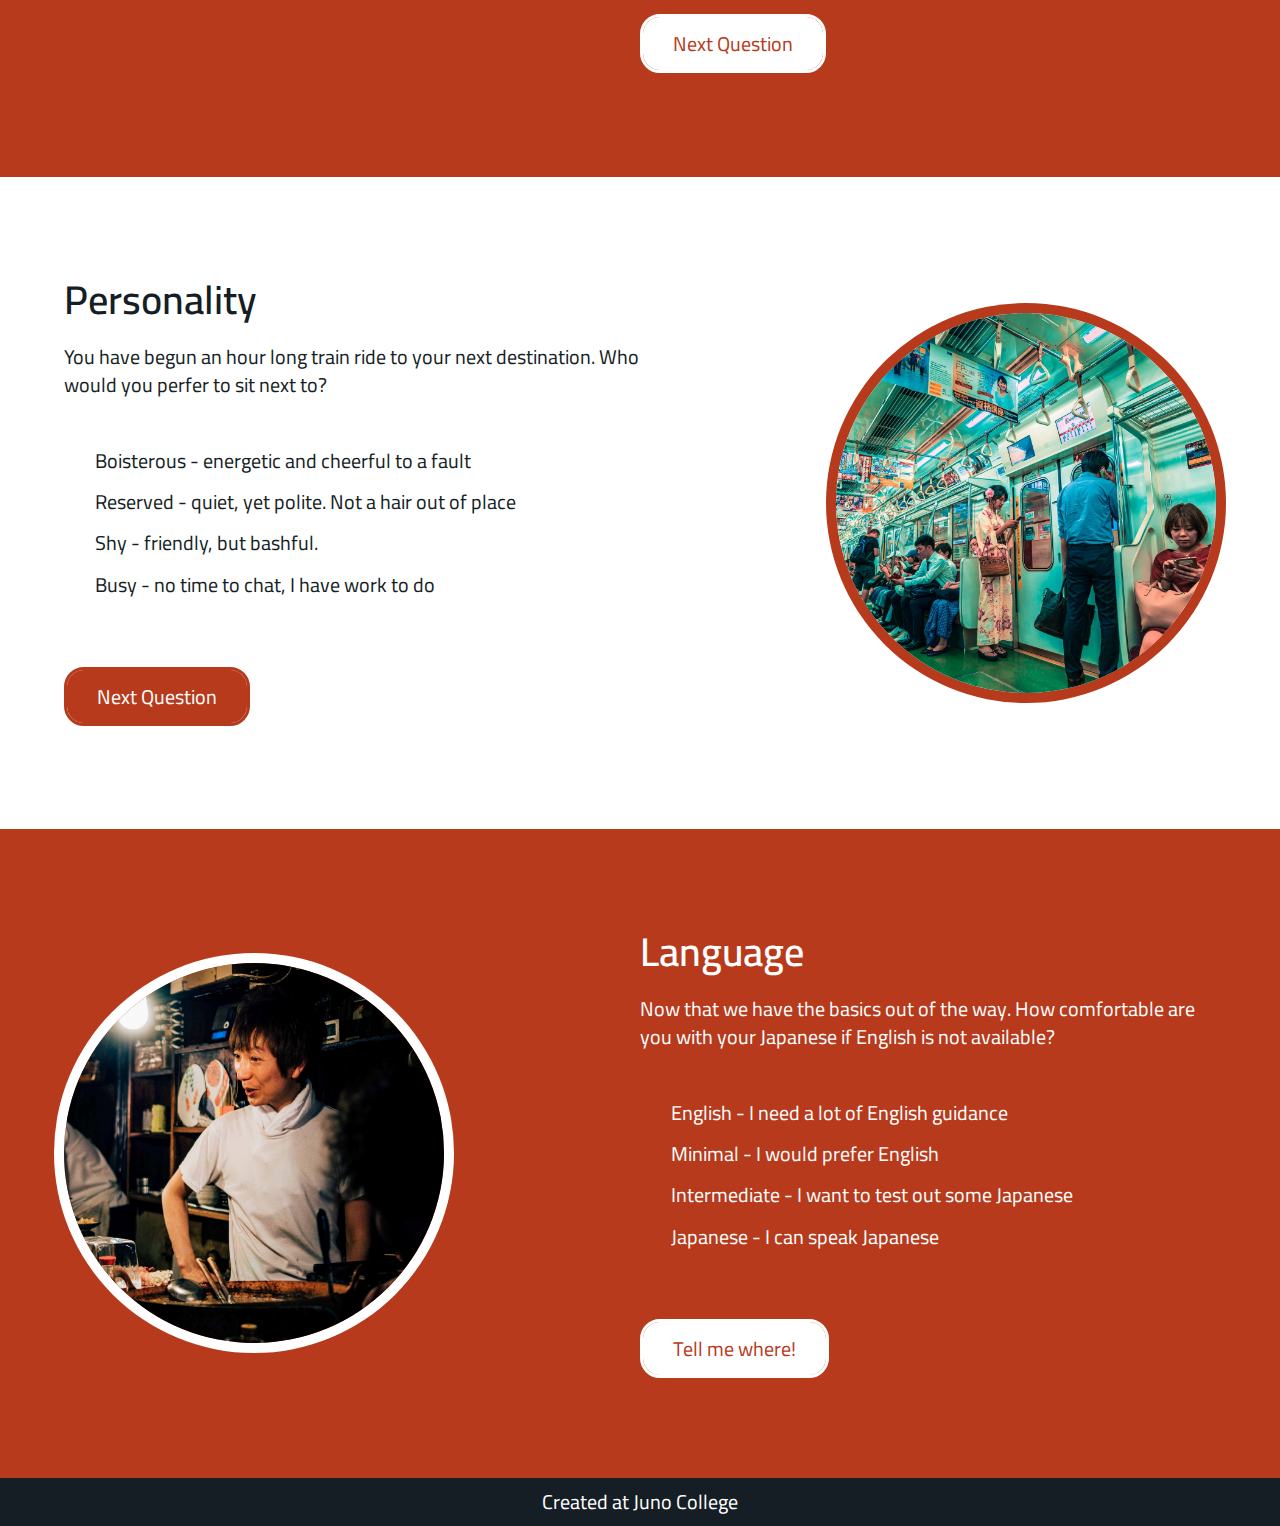
==== commit bdd75123: "working on the style and is a work in progress :round_pushpin::construction:" ====
--- a/index.html
+++ b/index.html
@@ -35,7 +35,7 @@
           <p>Your bags have arrived and your passports are stamped for the big adventure! We can't wait for you to explore our beautiful country. That's why we've create a quiz based on your preferences to decided what should be a "<strong>must-see</strong>" city during your trip. Want to change it up? No, problem! Just take the quiz again.</p>
           <a href="#question-one">Let's Begin!</a>
         </div>
-        <img src="./assets/chgsk.jpg" alt="mount fuji">
+        <img src="./assets/chigasaki.jpg" alt="mount fuji">
       </div>
     </section>
     <form action="" class="preference">
--- a/styles/style.css
+++ b/styles/style.css
@@ -282,8 +282,6 @@
 h3 {
   font-size: 4rem;
   font-weight: 600;
-  padding: 10px 0;
-  text-align: center;
   padding: 20px 0;
 }
 
@@ -348,7 +346,7 @@
 }
 
 fieldset {
-  padding: 0;
+  padding: 50px 0;
   border-style: none;
 }
 
@@ -442,6 +440,10 @@
   }
 }
 
+section:first-of-type {
+  padding: 50px 0;
+}
+
 .intro, .result-display, .questions {
   display: -webkit-box;
   display: -ms-flexbox;
@@ -452,12 +454,7 @@
   -webkit-box-align: center;
       -ms-flex-align: center;
           align-items: center;
-  height: 75vh;
   min-height: 300px;
-}
-
-.result-display {
-  height: calc(100vh - 48px);
 }
 
 .intro, .result-display {
@@ -466,7 +463,20 @@
 
 .intro img, .result-display img {
   width: 33%;
-  border-radius: 20px;
+  border-radius: 50%;
+}
+
+.intro img {
+  border-radius: 50%;
+  -webkit-box-shadow: 0px 0px 0px 10px #b73a1c;
+          box-shadow: 0px 0px 0px 10px #b73a1c;
+  -webkit-transition: .8s;
+  transition: .8s;
+}
+
+.intro img:hover {
+  -webkit-box-shadow: 20px 20px 0px 40px #b73a1c;
+          box-shadow: 20px 20px 0px 40px #b73a1c;
 }
 
 .explanation {
@@ -494,7 +504,7 @@
   transition: .3s ease;
 }
 
-.questions .question-content {
+.question-content {
   width: 50%;
 }
 
@@ -595,6 +605,10 @@
   color: #fff;
 }
 
+.results h3 {
+  text-align: center;
+}
+
 .results h3 span {
   text-transform: capitalize;
 }
@@ -606,6 +620,23 @@
   width: 80px;
   padding-bottom: 10px;
   border-bottom: 3px solid #b73a1c;
+}
+
+.result-display {
+  height: calc(100vh - 48px);
+  padding: 50px 0;
+}
+
+.result-display img {
+  -webkit-transition: .8s;
+  transition: .8s;
+  -webkit-box-shadow: 0px 0px 0px 10px #fff;
+          box-shadow: 0px 0px 0px 10px #fff;
+}
+
+.result-display img:hover {
+  -webkit-box-shadow: 20px 20px 0px 40px #fff;
+          box-shadow: 20px 20px 0px 40px #fff;
 }
 
 .blue-bg a {
@@ -653,3 +684,40 @@
 .footer-flip {
   background-color: #b73a1c;
 }
+
+@media (max-width: 1200px) {
+  .intro, .result-display, .questions {
+    -webkit-box-orient: vertical;
+    -webkit-box-direction: normal;
+        -ms-flex-direction: column;
+            flex-direction: column;
+  }
+  .questions.red-bg {
+    -webkit-box-orient: vertical;
+    -webkit-box-direction: normal;
+        -ms-flex-direction: column;
+            flex-direction: column;
+  }
+  .explanation,
+  .question-content {
+    width: 90%;
+  }
+  h2,
+  a {
+    text-align: center;
+  }
+}
+
+@media (max-width: 1000px) {
+  h1 {
+    font-size: 6rem;
+    font-weight: 700;
+  }
+}
+
+@media (max-width: 500px) {
+  h1 {
+    font-size: 4rem;
+    font-weight: 700;
+  }
+}
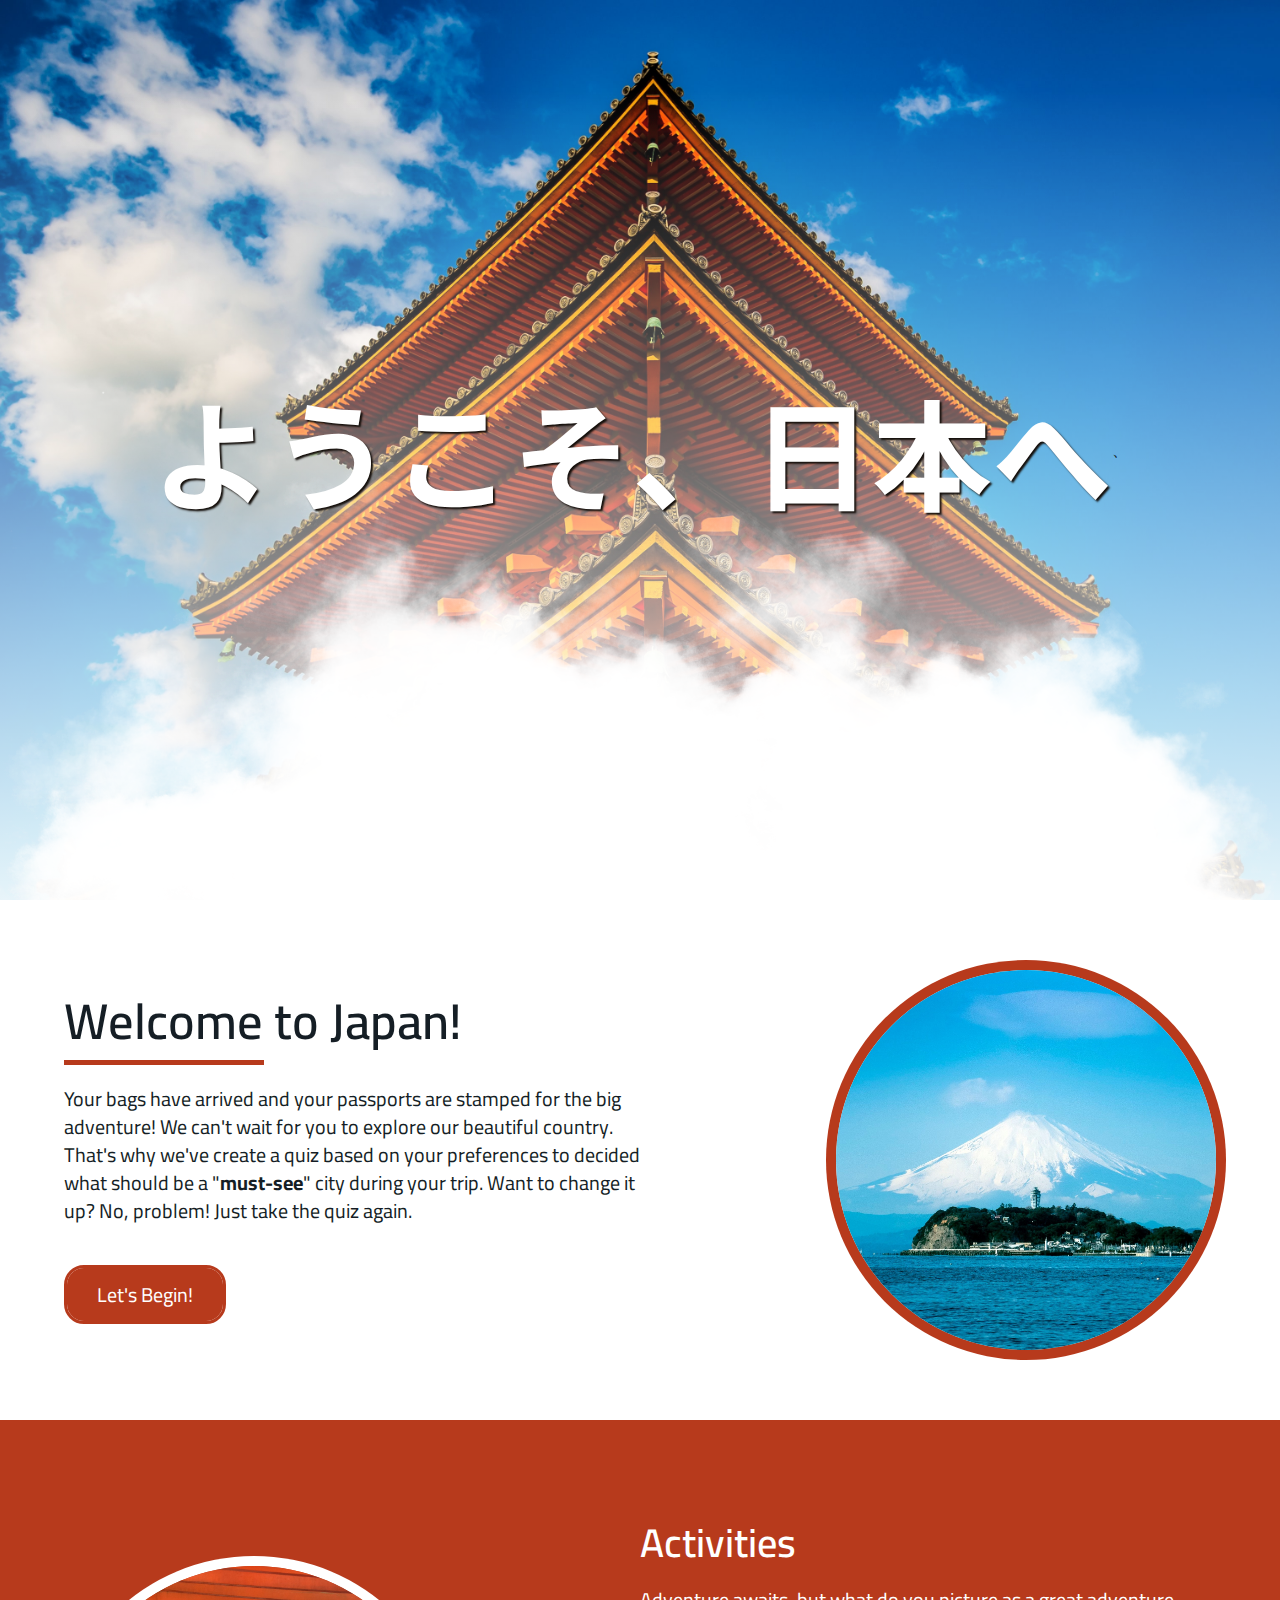
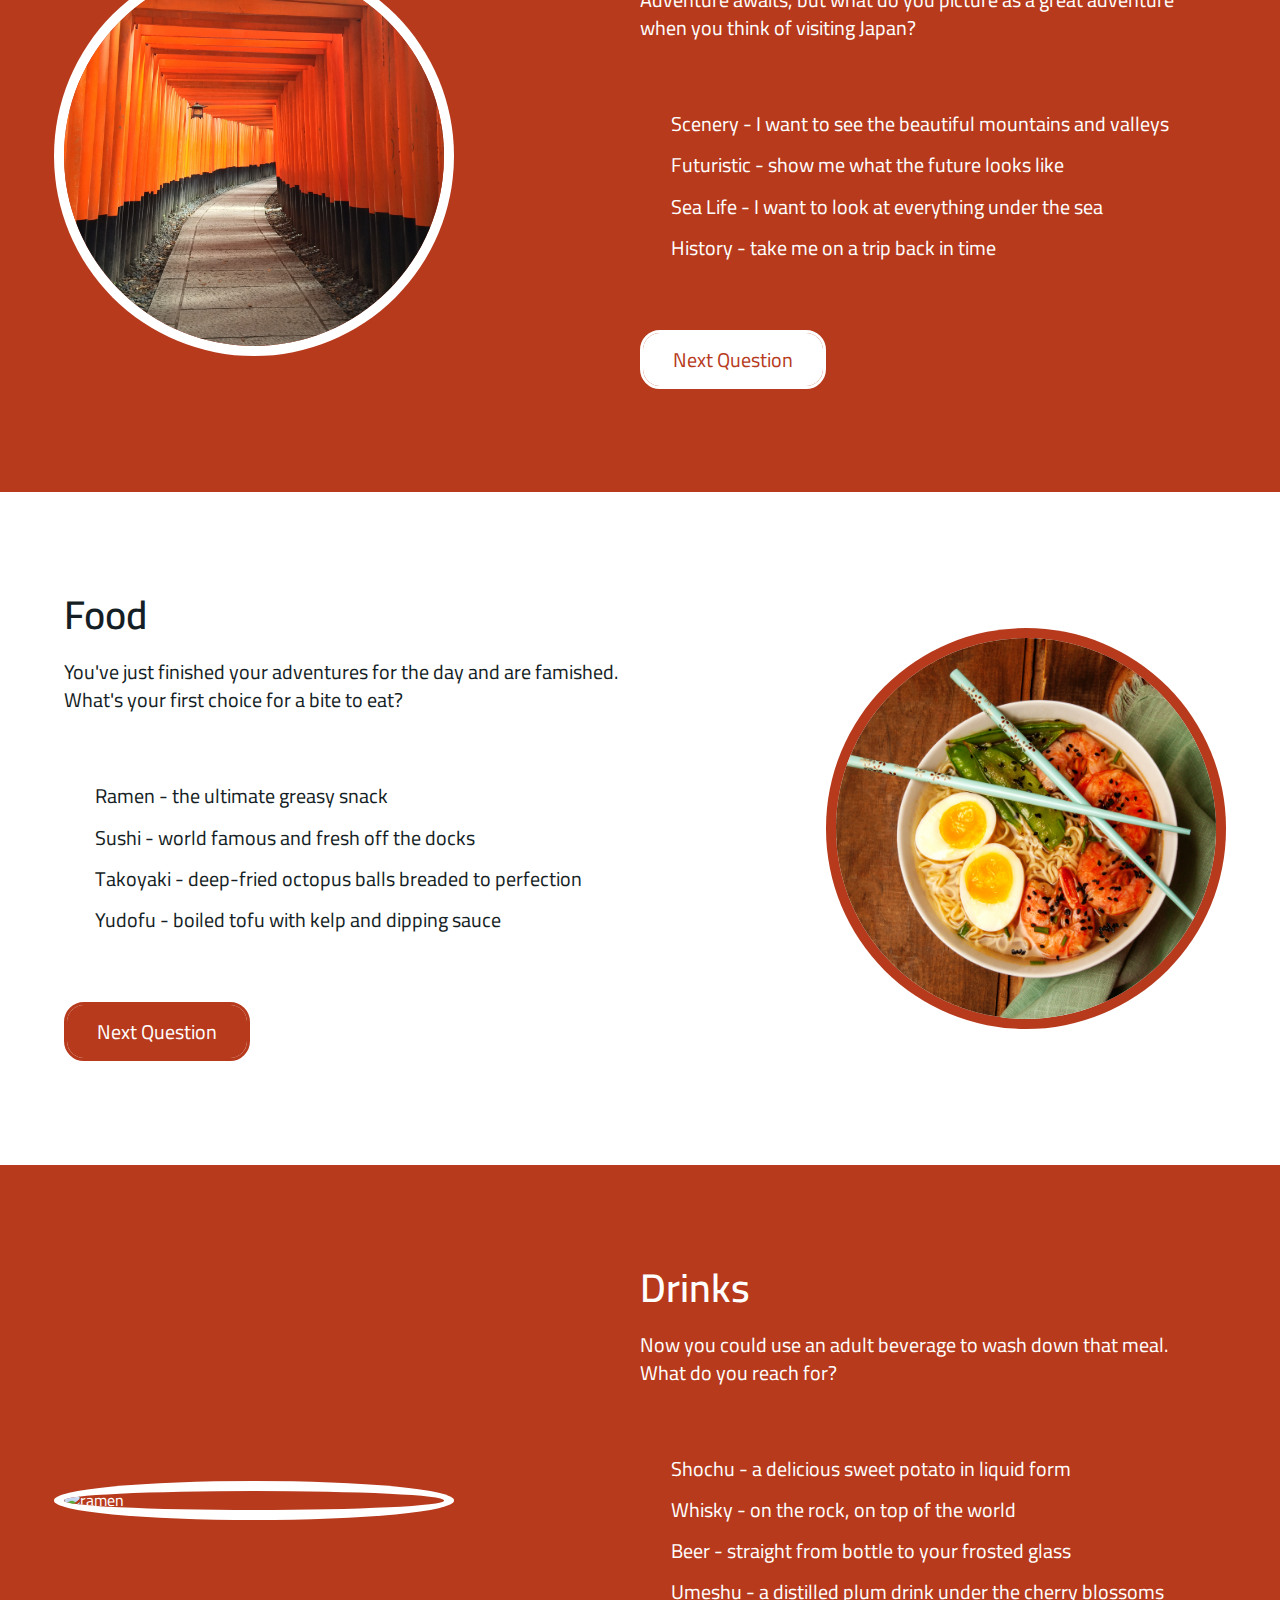
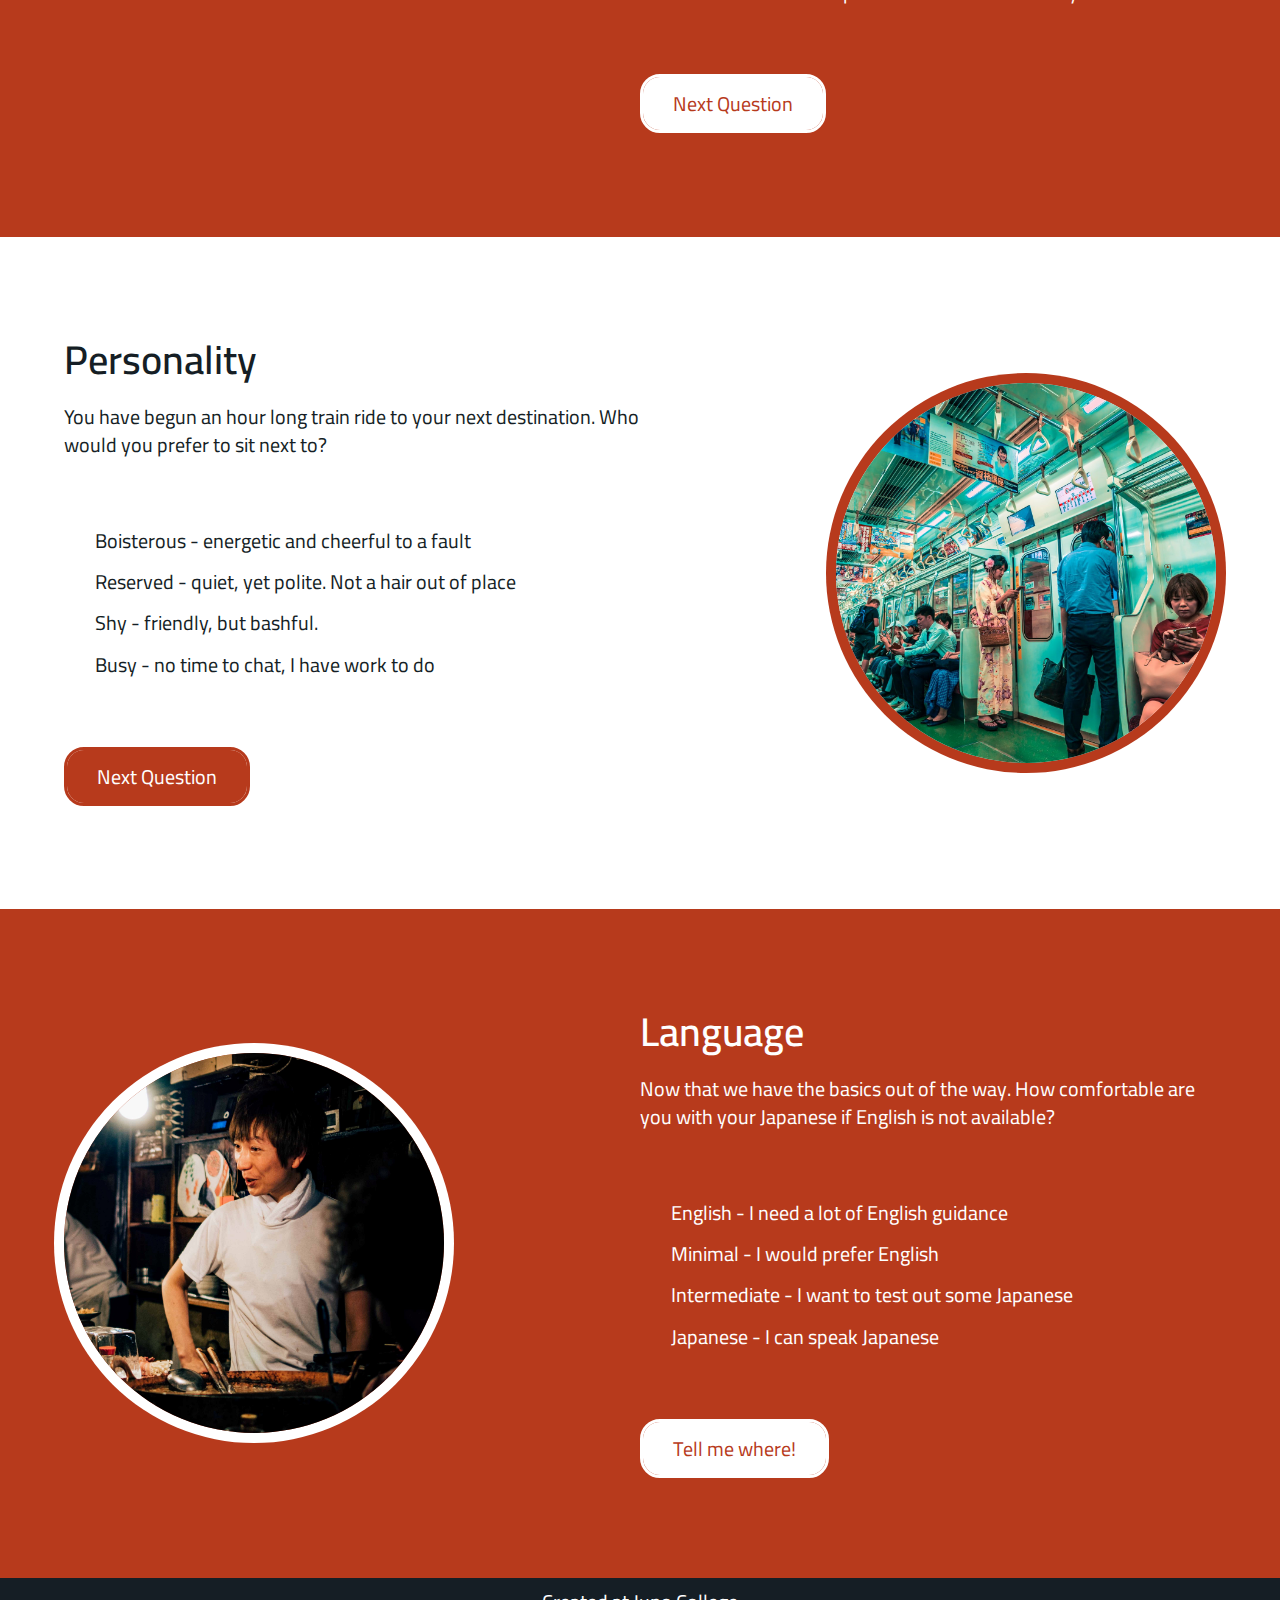
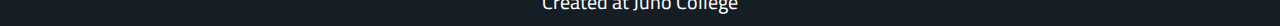
==== commit 6c3018fb: "responsive styling:iphone:" ====
--- a/index.html
+++ b/index.html
@@ -33,7 +33,9 @@
         <div class="explanation">
           <h2>Welcome to Japan!</h2>
           <p>Your bags have arrived and your passports are stamped for the big adventure! We can't wait for you to explore our beautiful country. That's why we've create a quiz based on your preferences to decided what should be a "<strong>must-see</strong>" city during your trip. Want to change it up? No, problem! Just take the quiz again.</p>
-          <a href="#question-one">Let's Begin!</a>
+          <div class="start-link">
+            <a href="#question-one">Let's Begin!</a>
+          </div>
         </div>
         <img src="./assets/chigasaki.jpg" alt="mount fuji">
       </div>
@@ -51,22 +53,24 @@
             <ul>
               <li>
                 <input id="scenery" name="activity" type="radio" required="" class="sr-only" value="fukuoka">
-                <label for="scenery"><span class="impact-text">Scenery</span> - I want to see the beautiful mountains and valleys</label>
+                <label for="scenery"><span class="impact-text">Scenery</span><span class="dash-hide"> - </span>I want to see the beautiful mountains and valleys</label>
               </li>
               <li>
                 <input id="future" name="activity" type="radio" required="" class="sr-only" value="tokyo">
-                <label for="future"><span class="impact-text">Futuristic</span> - show me what the future looks like</label>
+                <label for="future"><span class="impact-text">Futuristic</span><span class="dash-hide"> - </span>show me what the future looks like</label>
               </li>
               <li>
                 <input id="aquarium" name="activity" type="radio" required="" class="sr-only" value="osaka">
-                <label for="aquarium"><span class="impact-text">Sea Life</span> - I want to look at everything under the sea</label>
+                <label for="aquarium"><span class="impact-text">Sea Life</span><span class="dash-hide"> - </span>I want to look at everything under the sea</label>
               </li>
               <li>
                 <input id="history" name="activity" type="radio" required="" class="sr-only" value="kyoto">
-                <label for="history"><span class="impact-text">History</span> - take me on a trip back in time</label>
-              </li>
-            </ul>
-            <a href="#question-two" class="reverse-color">Next Question</a>
+                <label for="history"><span class="impact-text">History</span><span class="dash-hide"> - </span>take me on a trip back in time</label>
+              </li>
+            </ul>
+            <div class="question-links">
+              <a href="#question-two" class="reverse-color">Next Question</a>
+            </div>
           </div>
         </div>
       </fieldset>
@@ -82,22 +86,24 @@
             <ul>
               <li>
                 <input id="ramen" name="food" type="radio" required="" class="sr-only" value="fukuoka">
-                <label for="ramen"><span class="impact-text">Ramen</span> - the ultimate greasy snack</label>
+                <label for="ramen"><span class="impact-text">Ramen</span><span class="dash-hide"> - </span>the ultimate greasy snack</label>
               </li>
               <li>
                 <input id="sushi" name="food" type="radio" required="" class="sr-only" value="tokyo">
-                <label for="sushi"><span class="impact-text">Sushi</span> - world famous and fresh off the docks</label>
+                <label for="sushi"><span class="impact-text">Sushi</span><span class="dash-hide"> - </span>world famous and fresh off the docks</label>
               </li>
               <li>
                 <input id="takoyaki" name="food" type="radio" required="" class="sr-only" value="osaka">
-                <label for="takoyaki"><span class="impact-text">Takoyaki</span> - deep-fried octopus balls breaded to perfection</label>
+                <label for="takoyaki"><span class="impact-text">Takoyaki</span><span class="dash-hide"> - </span>deep-fried octopus balls breaded to perfection</label>
               </li>
               <li>
                 <input id="yudofu" name="food" type="radio" required="" class="sr-only" value="kyoto">
-                <label for="yudofu"><span class="impact-text">Yudofu</span> - boiled tofu with kelp and dipping sauce</label>
-              </li>
-            </ul>
-            <a href="#question-three">Next Question</a>
+                <label for="yudofu"><span class="impact-text">Yudofu</span><span class="dash-hide"> - </span>boiled tofu with kelp and dipping sauce</label>
+              </li>
+            </ul>
+            <div class="question-links">
+              <a href="#question-three">Next Question</a>
+            </div>
           </div>
         </div>
       </fieldset>
@@ -113,22 +119,24 @@
             <ul>
               <li>
                 <input id="shochu" name="drink" type="radio" required="" class="sr-only" value="fukuoka">
-                <label for="shochu"><span class="impact-text">Shochu</span> - a delicious sweet potato in liquid form</label>
+                <label for="shochu"><span class="impact-text">Shochu</span><span class="dash-hide"> - </span>a delicious sweet potato in liquid form</label>
               </li>
               <li>
                 <input id="whisky" name="drink" type="radio" required="" class="sr-only" value="tokyo">
-                <label for="whisky"><span class="impact-text">Whisky</span> - on the rock, on top of the world</label>
+                <label for="whisky"><span class="impact-text">Whisky</span><span class="dash-hide"> - </span>on the rock, on top of the world</label>
               </li>
               <li>
                 <input id="beer" name="drink" type="radio" required="" class="sr-only" value="osaka">
-                <label for="beer"><span class="impact-text">Beer</span> - straight from bottle to your frosted glass</label>
+                <label for="beer"><span class="impact-text">Beer</span><span class="dash-hide"> - </span>straight from bottle to your frosted glass</label>
                 </li>
                 <li>
                   <input id="umeshu" name="drink" type="radio" required="" class="sr-only" value="kyoto">
-                  <label for="umeshu"><span class="impact-text">Umeshu</span> - a distilled plum drink under the cherry blossoms</label>
-              </li>
-            </ul>
-            <a href="#question-four" class="reverse-color">Next Question</a>
+                  <label for="umeshu"><span class="impact-text">Umeshu</span><span class="dash-hide"> - </span>a distilled plum drink under the cherry blossoms</label>
+              </li>
+            </ul>
+            <div class="question-links">
+              <a href="#question-four" class="reverse-color">Next Question</a>
+            </div>
           </div>
         </div>
       </fieldset>
@@ -140,26 +148,28 @@
           </div>
           <div class="question-content">
             <h3>Personality</h3>
-            <p>You have begun an hour long train ride to your next destination. Who would you perfer to sit next to?</p>
+            <p>You have begun an hour long train ride to your next destination. Who would you prefer to sit next to?</p>
             <ul>
               <li>
                 <input id="boisterous" name="personality" type="radio" required="" class="sr-only" value="osaka">
-                <label for="boisterous"><span class="impact-text">Boisterous</span> - energetic and cheerful to a fault</label>
+                <label for="boisterous"><span class="impact-text">Boisterous</span><span class="dash-hide"> - </span>energetic and cheerful to a fault</label>
               </li>
               <li>
                 <input id="reserved" name="personality" type="radio" required="" class="sr-only" value="kyoto">
-                <label for="reserved"><span class="impact-text">Reserved</span> - quiet, yet polite. Not a hair out of place</label>
+                <label for="reserved"><span class="impact-text">Reserved</span><span class="dash-hide"> - </span>quiet, yet polite. Not a hair out of place</label>
               </li>
               <li>
                 <input id="shy" name="personality" type="radio" required="" class="sr-only" value="fukuoka">
-                <label for="shy"><span class="impact-text">Shy</span> - friendly, but bashful.</label>
+                <label for="shy"><span class="impact-text">Shy</span><span class="dash-hide"> - </span>friendly, but bashful.</label>
               </li>
               <li>
                 <input id="busy" name="personality" type="radio" required="" class="sr-only" value="tokyo">
-                <label for="busy"><span class="impact-text">Busy</span> - no time to chat, I have work to do</label>
-              </li>
-            </ul>
-            <a href="#question-five">Next Question</a>
+                <label for="busy"><span class="impact-text">Busy</span><span class="dash-hide"> - </span>no time to chat, I have work to do</label>
+              </li>
+            </ul>
+            <div class="question-links">
+              <a href="#question-five">Next Question</a>
+            </div>
           </div>
         </div>
       </fieldset>
@@ -175,22 +185,24 @@
             <ul>
               <li>
                 <input id="english" name="language" type="radio" required="" class="sr-only" value="tokyo">
-                <label for="english"><span class="impact-text">English</span> - I need a lot of English guidance</label>
+                <label for="english"><span class="impact-text">English</span><span class="dash-hide"> - </span>I need a lot of English guidance</label>
               </li>
               <li>
                 <input id="minimal" name="language" type="radio" required="" class="sr-only" value="kyoto">
-                <label for="minimal"><span class="impact-text">Minimal</span> - I would prefer English</label>
+                <label for="minimal"><span class="impact-text">Minimal</span><span class="dash-hide"> - </span>I would prefer English</label>
               </li>
               <li>
                 <input id="intermediate" name="language" type="radio" required="" class="sr-only" value="osaka">
-                <label for="intermediate"><span class="impact-text">Intermediate</span> - I want to test out some Japanese</label>
+                <label for="intermediate"><span class="impact-text">Intermediate</span><span class="dash-hide"> - </span>I want to test out some Japanese</label>
               </li>
               <li>
                 <input id="japanese" name="language" type="radio" required="" class="sr-only" value="fukuoka">
-                <label for="japanese"><span class="impact-text">Japanese</span> - I can speak Japanese</label>
-              </li>
-            </ul>
-            <button aria-label="submit to get the results" type="submit" class="reverse-color">Tell me where!</button>
+                <label for="japanese"><span class="impact-text">Japanese</span><span class="dash-hide"> - </span>I can speak Japanese</label>
+              </li>
+            </ul>
+            <div class="question-links">
+              <button aria-label="submit to get the results" type="submit" class="reverse-color">Tell me where!</button>
+            </div>
           </div>
         </div>
       </fieldset>
--- a/styles/style.css
+++ b/styles/style.css
@@ -279,6 +279,14 @@
   padding: 20px 0;
 }
 
+h2:after {
+  content: "";
+  display: block;
+  width: 200px;
+  padding-bottom: 10px;
+  border-bottom: 5px solid #b73a1c;
+}
+
 h3 {
   font-size: 4rem;
   font-weight: 600;
@@ -289,6 +297,7 @@
   font-size: 2rem;
   font-weight: 400;
   line-height: 1.4;
+  padding-bottom: 20px;
 }
 
 button {
@@ -491,7 +500,7 @@
   padding: 30px 0;
 }
 
-.questions.red-bg {
+.red-bg {
   -webkit-box-orient: horizontal;
   -webkit-box-direction: normal;
       -ms-flex-direction: row;
@@ -692,19 +701,34 @@
         -ms-flex-direction: column;
             flex-direction: column;
   }
-  .questions.red-bg {
-    -webkit-box-orient: vertical;
-    -webkit-box-direction: normal;
-        -ms-flex-direction: column;
-            flex-direction: column;
-  }
   .explanation,
   .question-content {
     width: 90%;
   }
   h2,
-  a {
+  .start-link {
     text-align: center;
+  }
+  h2::after {
+    margin: 0 auto;
+    width: 100px;
+  }
+  .intro img {
+    margin: 30px auto 10px;
+    width: 60%;
+  }
+  fieldset > .questions {
+    -webkit-box-orient: vertical;
+    -webkit-box-direction: reverse;
+        -ms-flex-direction: column-reverse;
+            flex-direction: column-reverse;
+  }
+  .question-image {
+    width: 100%;
+  }
+  .question-image img {
+    margin: 30px auto 10px;
+    width: 60%;
   }
 }
 
@@ -715,6 +739,50 @@
   }
 }
 
+@media (max-width: 800px) {
+  .questions h3 {
+    text-align: center;
+  }
+  .questions h3::after {
+    content: "";
+    display: block;
+    margin: 0 auto;
+    width: 80px;
+    padding-bottom: 10px;
+    border-bottom: 5px solid #b73a1c;
+  }
+  .red-bg h3::after {
+    border-bottom: 5px solid #151e25;
+  }
+  .question-links {
+    text-align: center;
+  }
+  ul {
+    padding: 20px 0;
+  }
+  ul li {
+    margin: 20px 0;
+  }
+  .impact-text,
+  label {
+    display: block;
+    text-align: center;
+    padding: 10px 0;
+  }
+  .impact-text::before,
+  label::before {
+    left: 0;
+  }
+  .impact-text,
+  label::before {
+    font-size: 4rem;
+    font-weight: 900;
+  }
+  .dash-hide {
+    display: none;
+  }
+}
+
 @media (max-width: 500px) {
   h1 {
     font-size: 4rem;
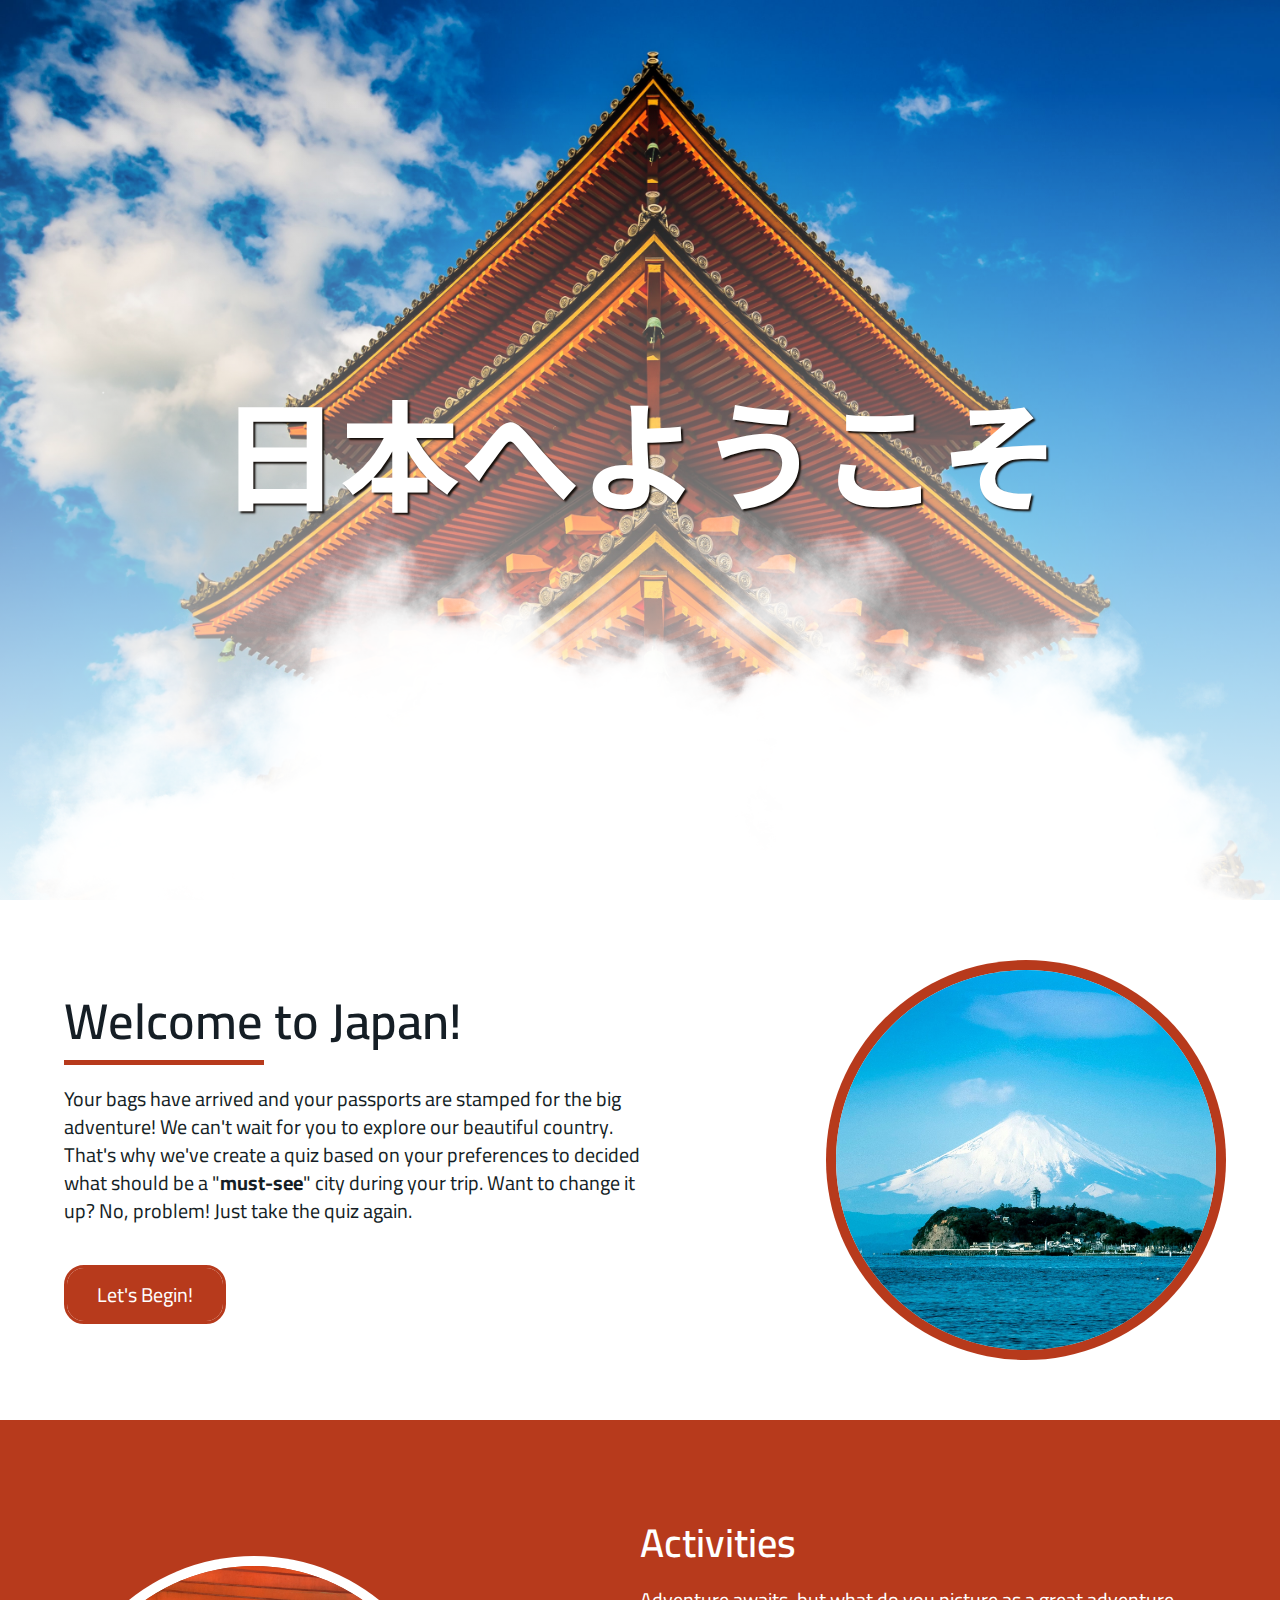
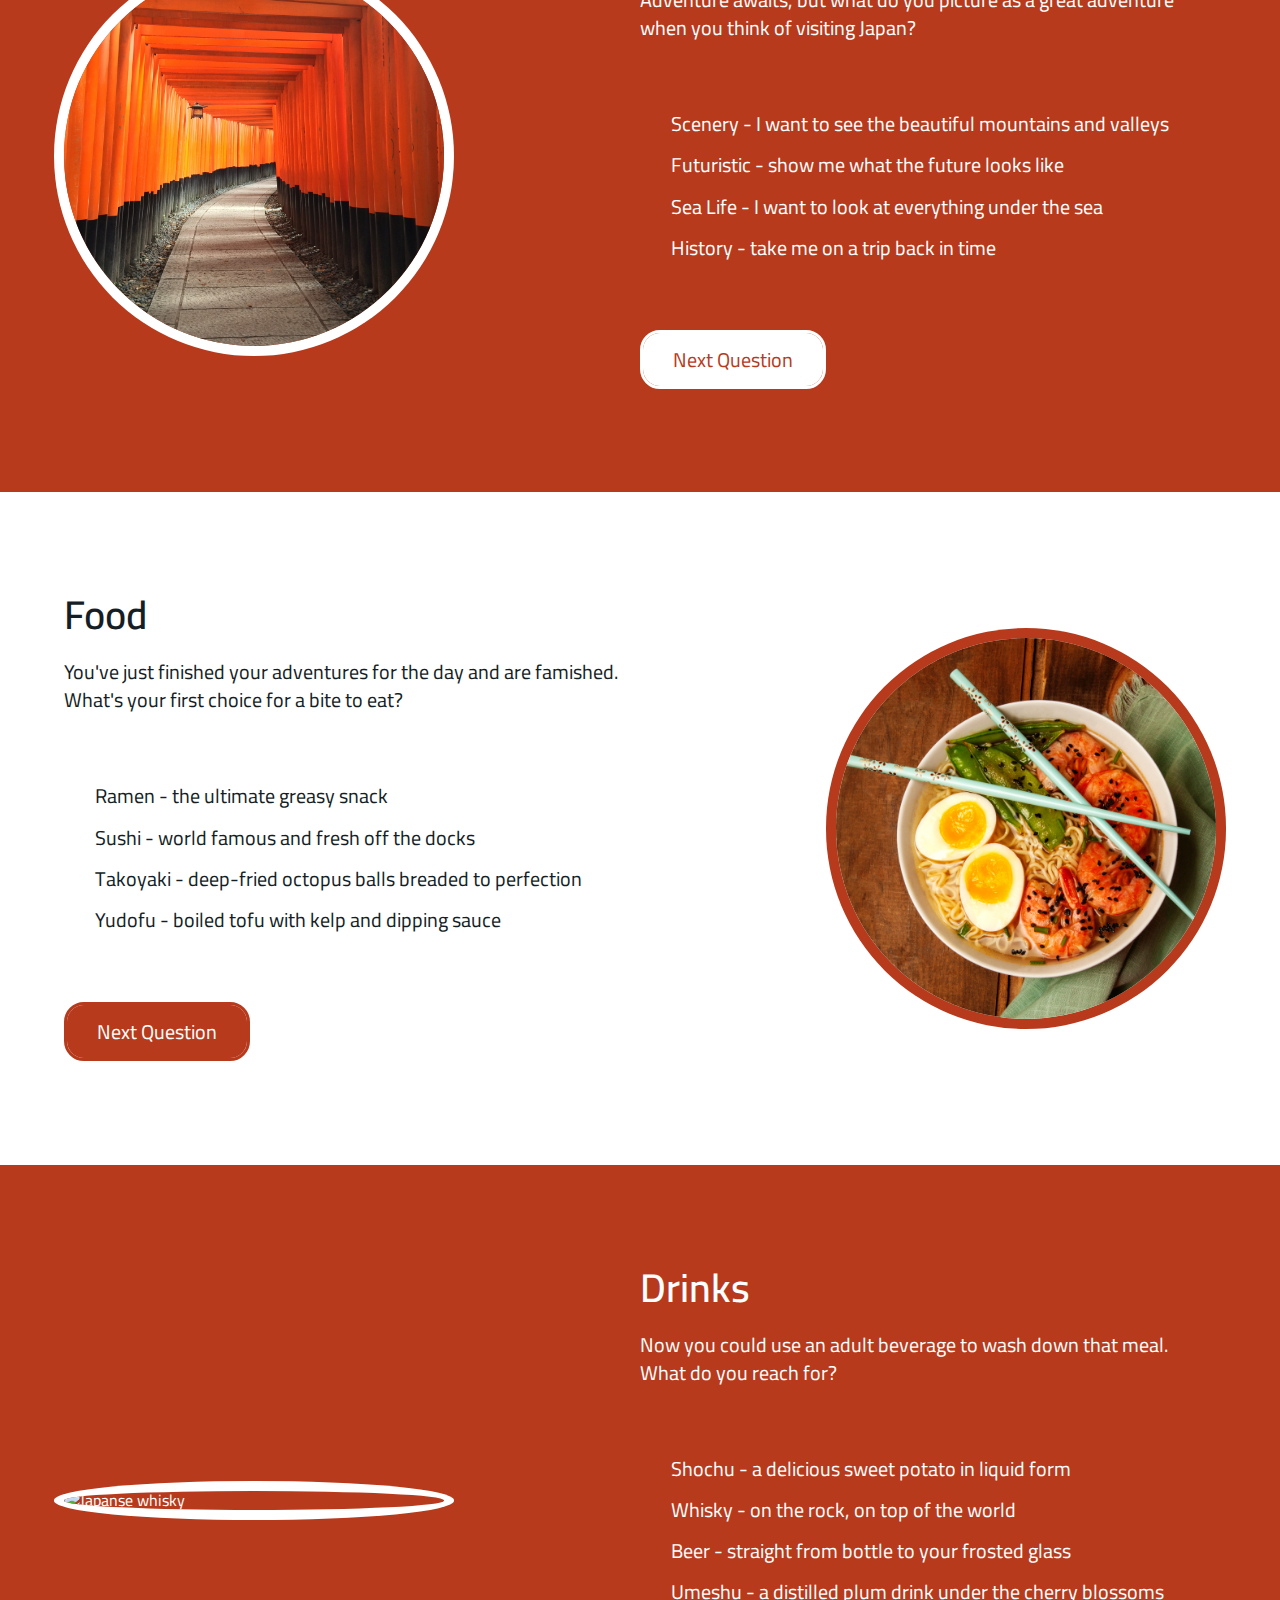
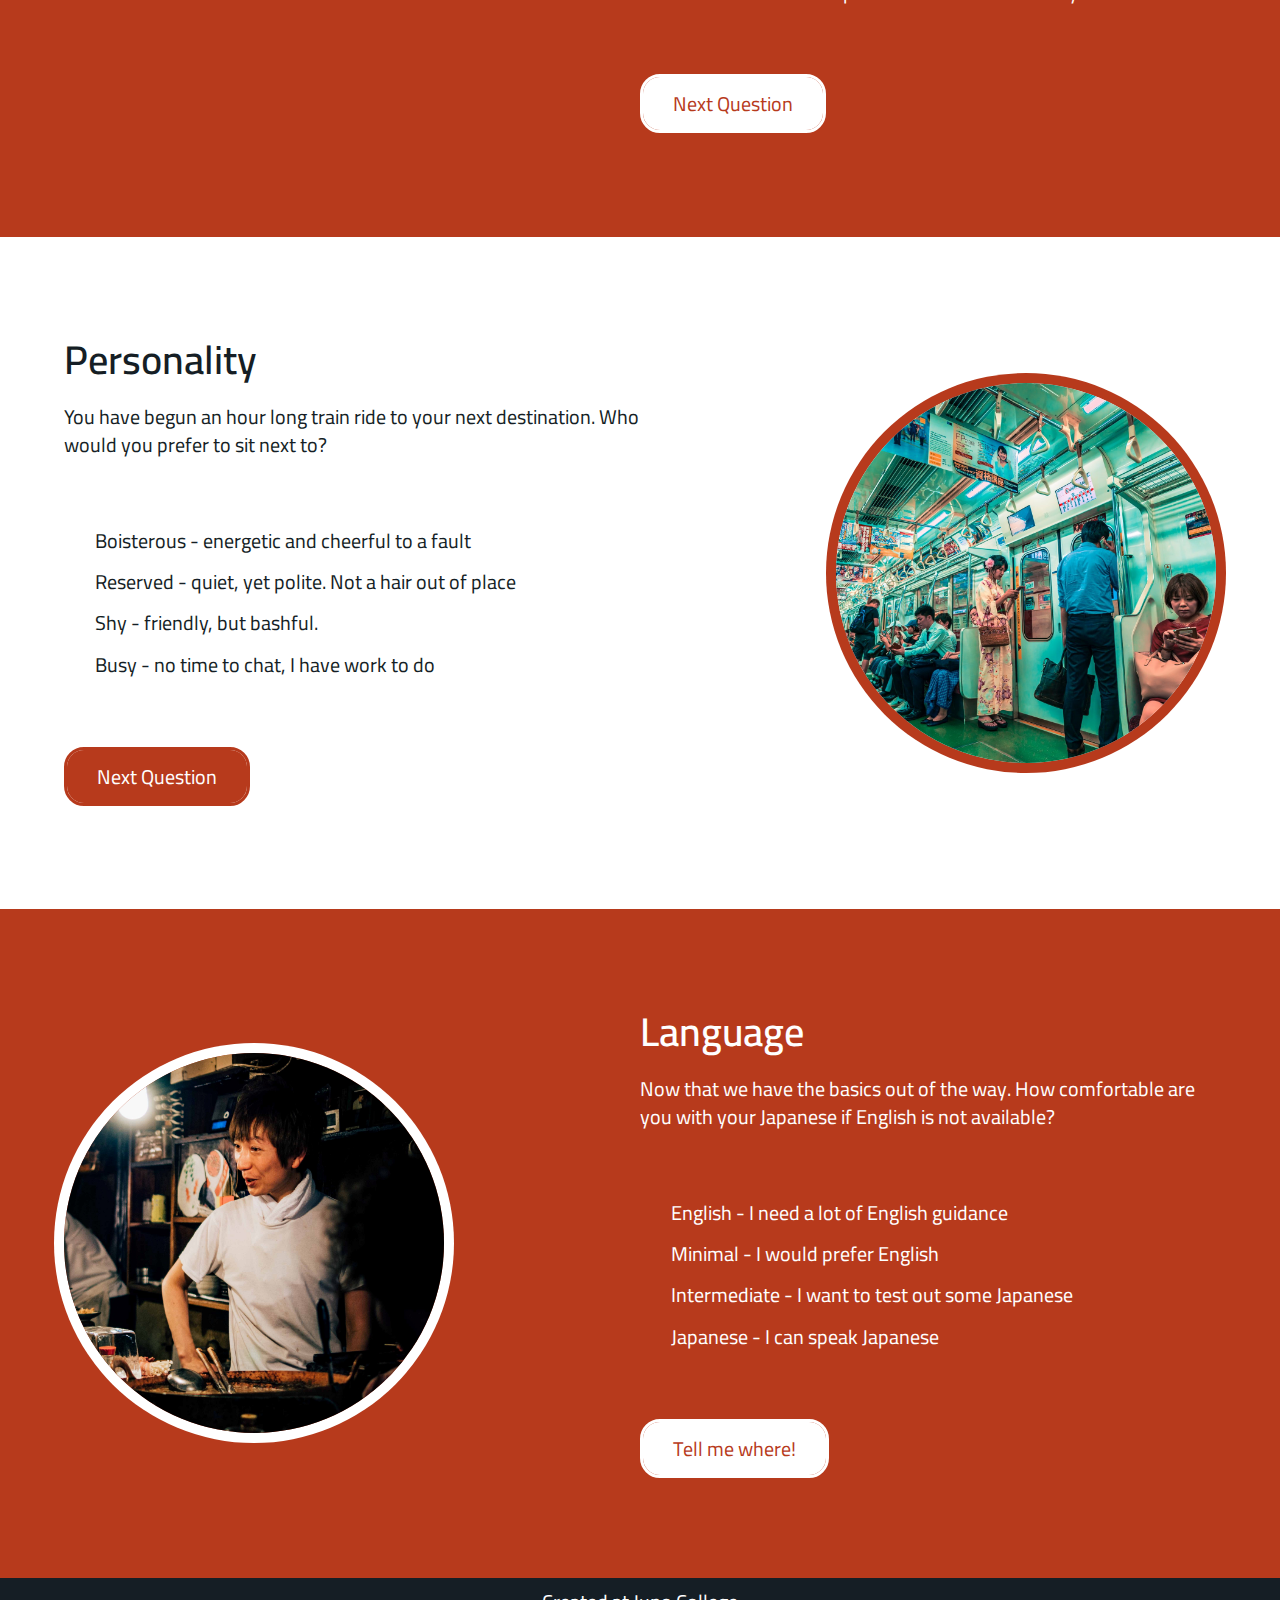
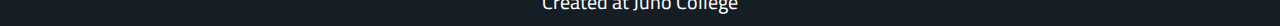
==== commit 3a9b39a5: "h1 text change on hover :jp::arrows_counterclockwise::gb:" ====
--- a/index.html
+++ b/index.html
@@ -12,22 +12,23 @@
 <body>
   <!--Header-->
   <header>
-    <h1 class="header-text">ようこそ、日本へ</h1>、
+    <h1 class="header-text" aria-label="hover to change title to Welcome to Japan">日本へようこそ</h1>
     <div class="clouds">
-      <img src="./assets/cloud1.png" style="--i:1;">
-      <img src="./assets/cloud2.png" style="--i:2;">
-      <img src="./assets/cloud3.png" style="--i:3;">
-      <img src="./assets/cloud4.png" style="--i:4;">
-      <img src="./assets/cloud5.png" style="--i:5;">
-      <img src="./assets/cloud1.png" style="--i:10;">
-      <img src="./assets/cloud2.png" style="--i:9;">
-      <img src="./assets/cloud3.png" style="--i:8;">
-      <img src="./assets/cloud4.png" style="--i:7;">
-      <img src="./assets/cloud5.png" style="--i:6;">
+      <img src="./assets/cloud1.png" style="--i:1;" aria-label="cloud">
+      <img src="./assets/cloud2.png" style="--i:2;" aria-label="cloud">
+      <img src="./assets/cloud3.png" style="--i:3;" aria-label="cloud">
+      <img src="./assets/cloud4.png" style="--i:4;" aria-label="cloud">
+      <img src="./assets/cloud5.png" style="--i:5;" aria-label="cloud">
+      <img src="./assets/cloud1.png" style="--i:10"; aria-label="cloud">
+      <img src="./assets/cloud2.png" style="--i:9;" aria-label="cloud">
+      <img src="./assets/cloud3.png" style="--i:8;" aria-label="cloud">
+      <img src="./assets/cloud4.png" style="--i:7;" aria-label="cloud">
+      <img src="./assets/cloud5.png" style="--i:6;" aria-label="cloud">
     </div>
   </header>
   <!--Main-->
   <main>
+    <!--Intro Section-->
     <section>
       <div class="intro wrapper" id="intro">
         <div class="explanation">
@@ -40,12 +41,13 @@
         <img src="./assets/chigasaki.jpg" alt="mount fuji">
       </div>
     </section>
+    <!--Begin of the Quiz Section-->
     <form action="" class="preference">
       <!--Activity Survey Question 1-->
       <fieldset id="question-one">
         <div class="questions red-bg wrapper">
           <div class="question-image">
-            <img src="./assets/temple.jpg" alt="ramen">
+            <img src="./assets/temple.jpg" alt="Japanese temple">
           </div>
           <div class="question-content">
             <h3>Activities</h3>
@@ -78,7 +80,7 @@
       <fieldset id="question-two">
         <div class="questions wrapper">
           <div class="question-image">
-            <img src="./assets/ramen.jpg" alt="ramen">
+            <img src="./assets/ramen.jpg" alt="Japanese ramen">
           </div>
           <div class="question-content">
             <h3>Food</h3>
@@ -111,7 +113,7 @@
       <fieldset id="question-three">
         <div class="questions red-bg wrapper">
           <div class="question-image">
-            <img src="./assets/drink.jpg" alt="ramen">
+            <img src="./assets/drink.jpg" alt="Japanse whisky">
           </div>
           <div class="question-content">
             <h3>Drinks</h3>
@@ -144,7 +146,7 @@
       <fieldset id="question-four">
         <div class="questions wrapper">
           <div class="question-image">
-            <img src="./assets/trains.jpg" alt="ramen">
+            <img src="./assets/trains.jpg" alt="passengers on a train">
           </div>
           <div class="question-content">
             <h3>Personality</h3>
@@ -177,7 +179,7 @@
       <fieldset id="question-five">
         <div class="questions red-bg wrapper">
           <div class="question-image">
-            <img src="./assets/talk.jpg" alt="ramen">
+            <img src="./assets/talk.jpg" alt="man talking">
           </div>
           <div class="question-content">
             <h3>Language</h3>
@@ -206,19 +208,12 @@
           </div>
         </div>
       </fieldset>
+      <!--End of the Quiz section-->
     </form>
     <!--Results Section-->
     <section class="results" id="results">
-      <!-- <div class="result-display wrapper">
-        <div class="explanation">
-          <h3>You got Tokyo!</h3>
-          <p>The bustling sound of people, trains darting back and forth and towers reaching to the sky. Tokyo is filled with everything from the world famous Tsukiji fish market, the Meiji Shrine and the anime enthuists dream: Akihabara</p>
-        </div>
-        <img src="./assets/rising-sun.png" alt="ramen"> -->
-      </div>
       <!--Results to be displayed after quiz completed-->
     </section>
-    
   </main>
   <!--Footer-->
   <footer class="footer-main">
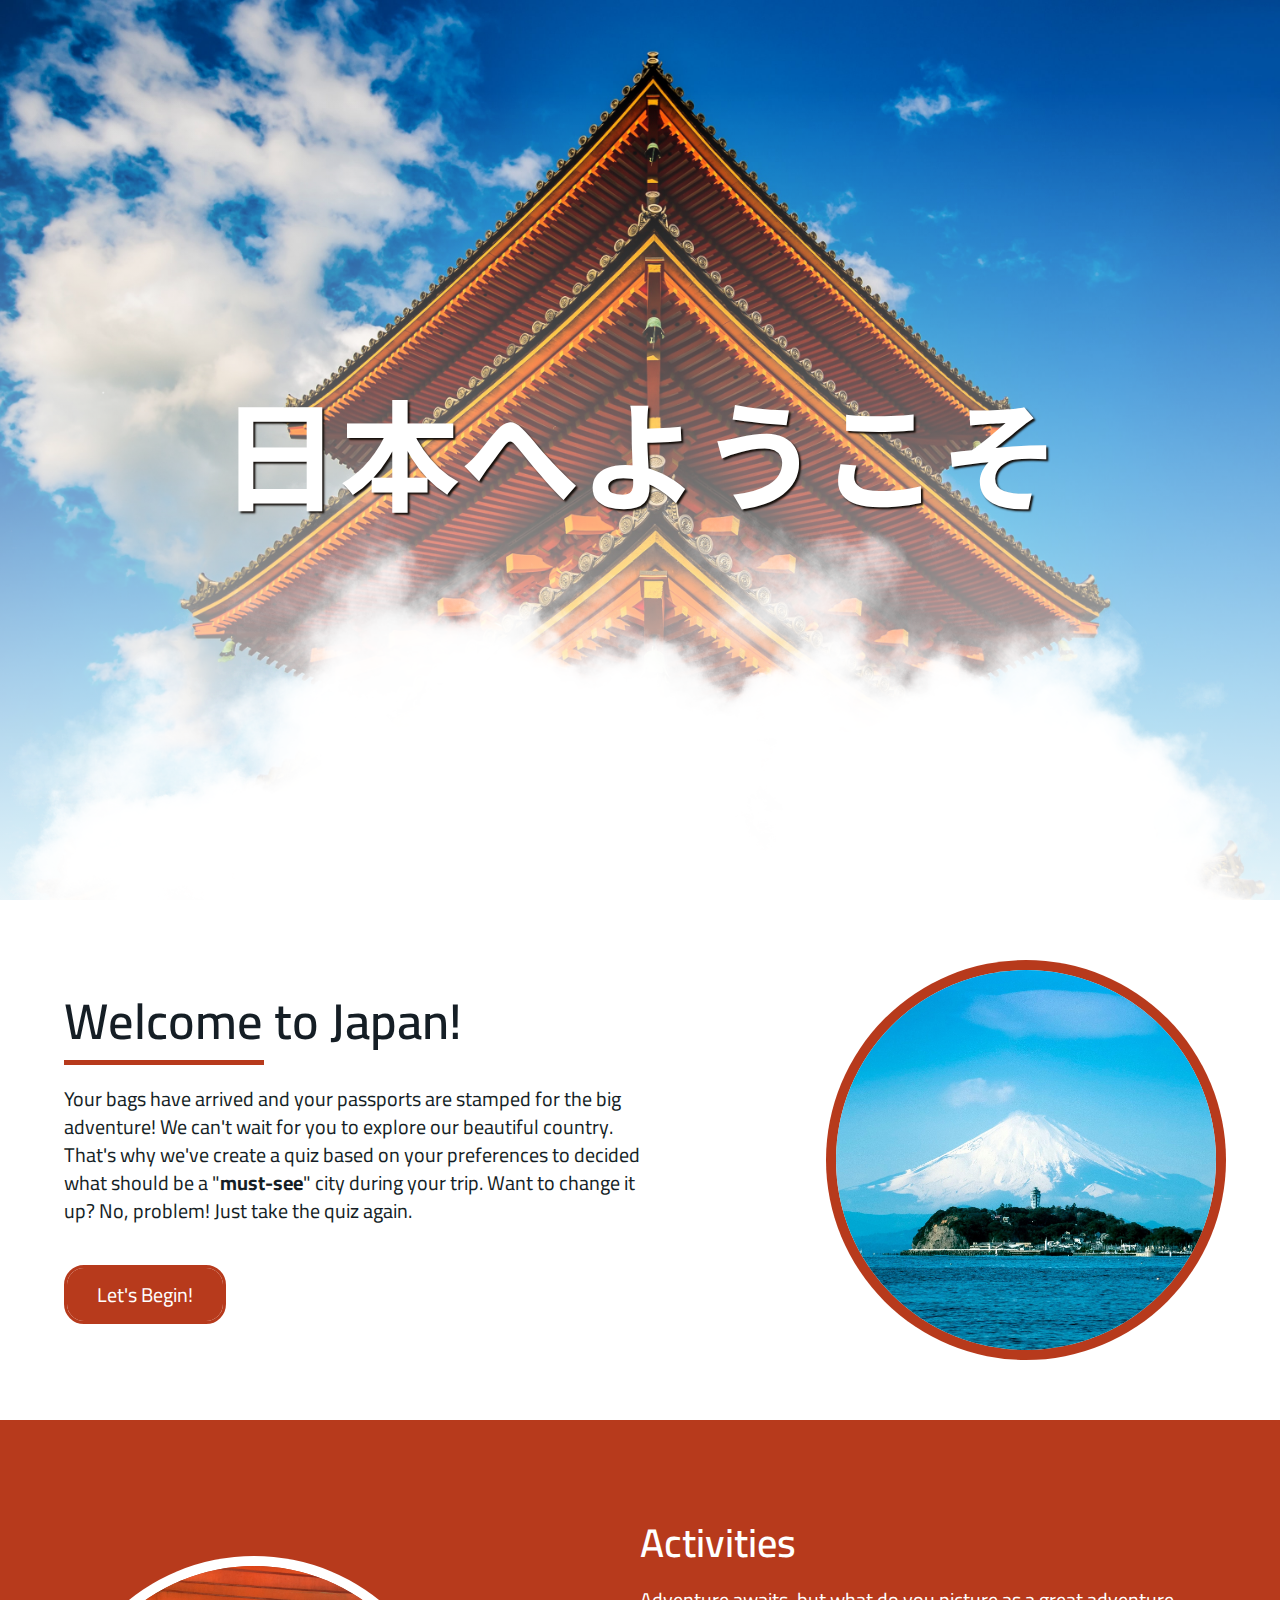
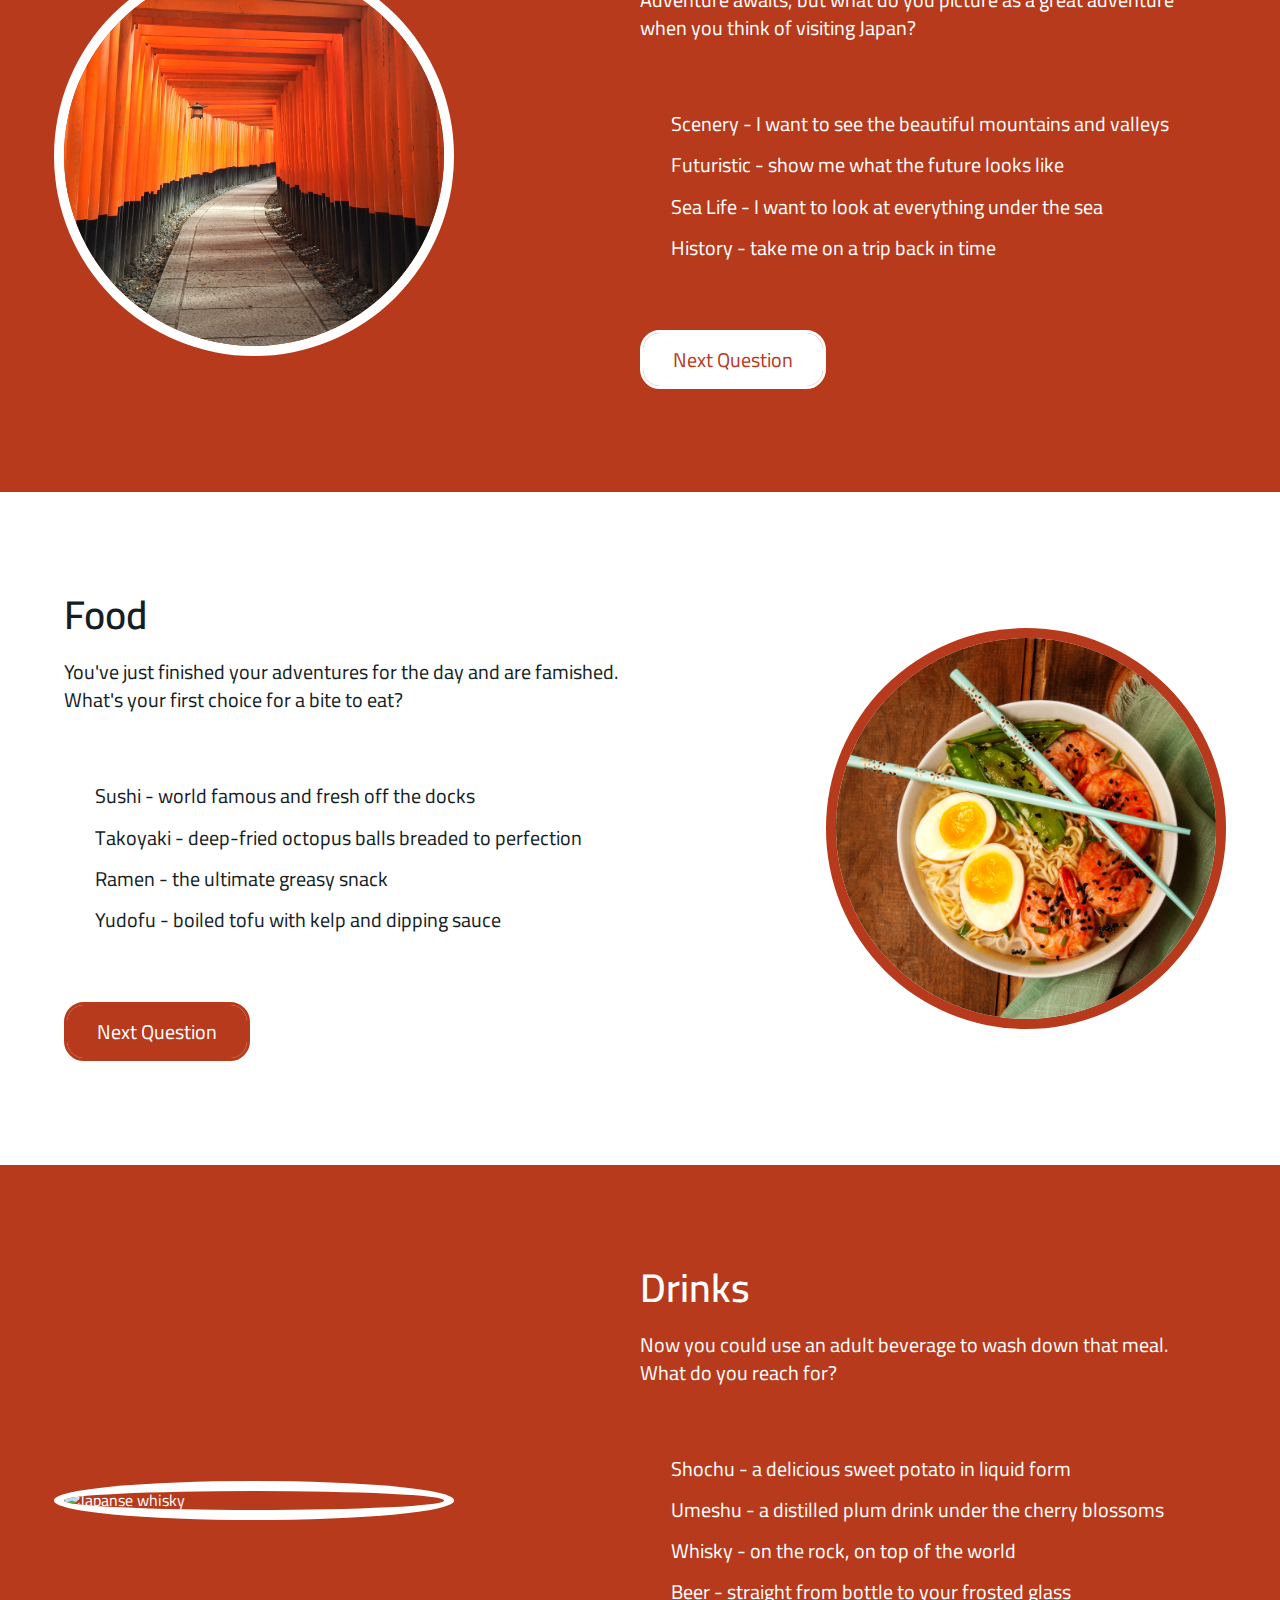
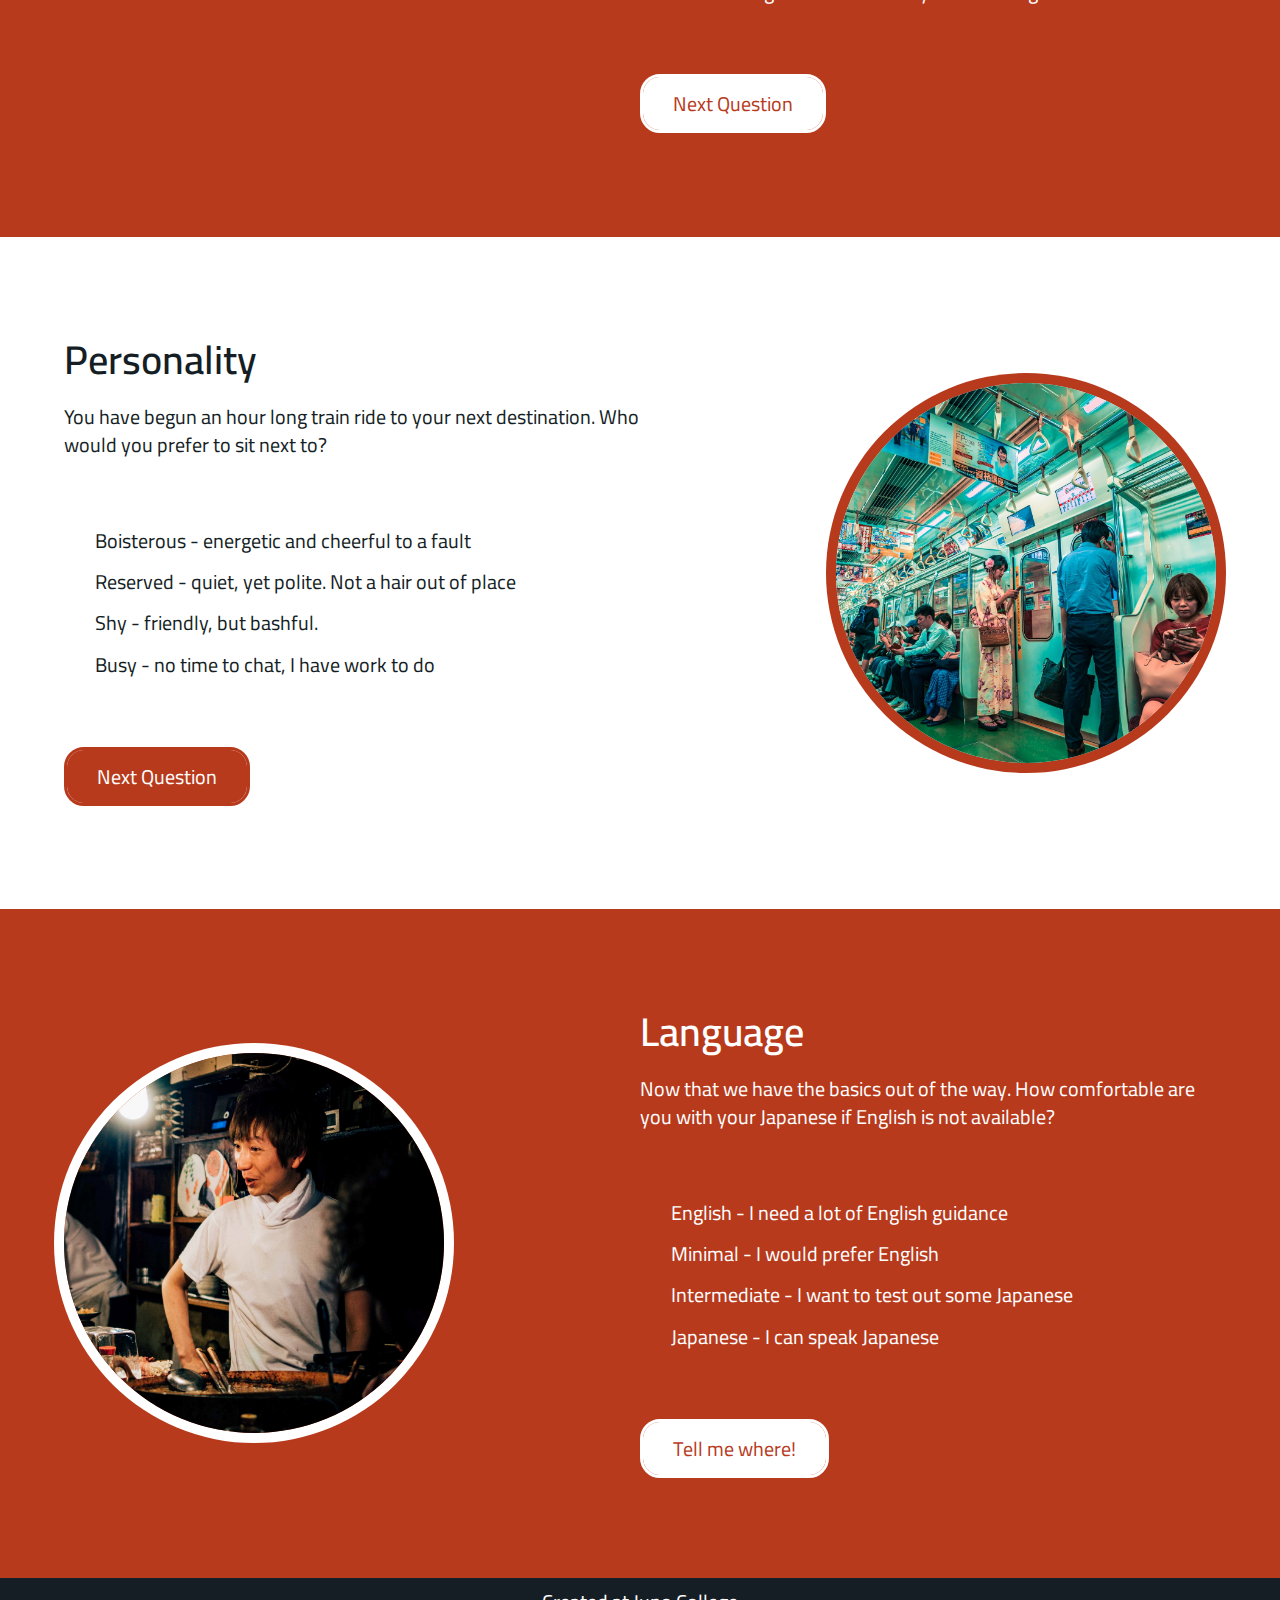
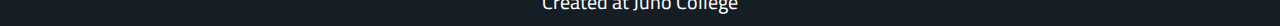
==== commit bd247d10: "results styling :art:" ====
--- a/index.html
+++ b/index.html
@@ -87,16 +87,16 @@
             <p>You've just finished your adventures for the day and are famished. What's your first choice for a bite to eat?</p>
             <ul>
               <li>
+                <input id="sushi" name="food" type="radio" required="" class="sr-only" value="tokyo">
+                <label for="sushi"><span class="impact-text">Sushi</span><span class="dash-hide"> - </span>world famous and fresh off the docks</label>
+              </li>
+              <li>
+                <input id="takoyaki" name="food" type="radio" required="" class="sr-only" value="osaka">
+                <label for="takoyaki"><span class="impact-text">Takoyaki</span><span class="dash-hide"> - </span>deep-fried octopus balls breaded to perfection</label>
+              </li>
+              <li>
                 <input id="ramen" name="food" type="radio" required="" class="sr-only" value="fukuoka">
                 <label for="ramen"><span class="impact-text">Ramen</span><span class="dash-hide"> - </span>the ultimate greasy snack</label>
-              </li>
-              <li>
-                <input id="sushi" name="food" type="radio" required="" class="sr-only" value="tokyo">
-                <label for="sushi"><span class="impact-text">Sushi</span><span class="dash-hide"> - </span>world famous and fresh off the docks</label>
-              </li>
-              <li>
-                <input id="takoyaki" name="food" type="radio" required="" class="sr-only" value="osaka">
-                <label for="takoyaki"><span class="impact-text">Takoyaki</span><span class="dash-hide"> - </span>deep-fried octopus balls breaded to perfection</label>
               </li>
               <li>
                 <input id="yudofu" name="food" type="radio" required="" class="sr-only" value="kyoto">
@@ -124,6 +124,10 @@
                 <label for="shochu"><span class="impact-text">Shochu</span><span class="dash-hide"> - </span>a delicious sweet potato in liquid form</label>
               </li>
               <li>
+                <input id="umeshu" name="drink" type="radio" required="" class="sr-only" value="kyoto">
+                <label for="umeshu"><span class="impact-text">Umeshu</span><span class="dash-hide"> - </span>a distilled plum drink under the cherry blossoms</label>
+              </li>
+              <li>
                 <input id="whisky" name="drink" type="radio" required="" class="sr-only" value="tokyo">
                 <label for="whisky"><span class="impact-text">Whisky</span><span class="dash-hide"> - </span>on the rock, on top of the world</label>
               </li>
@@ -131,10 +135,6 @@
                 <input id="beer" name="drink" type="radio" required="" class="sr-only" value="osaka">
                 <label for="beer"><span class="impact-text">Beer</span><span class="dash-hide"> - </span>straight from bottle to your frosted glass</label>
                 </li>
-                <li>
-                  <input id="umeshu" name="drink" type="radio" required="" class="sr-only" value="kyoto">
-                  <label for="umeshu"><span class="impact-text">Umeshu</span><span class="dash-hide"> - </span>a distilled plum drink under the cherry blossoms</label>
-              </li>
             </ul>
             <div class="question-links">
               <a href="#question-four" class="reverse-color">Next Question</a>
--- a/styles/style.css
+++ b/styles/style.css
@@ -632,7 +632,6 @@
 }
 
 .result-display {
-  height: calc(100vh - 48px);
   padding: 50px 0;
 }
 
@@ -646,6 +645,33 @@
 .result-display img:hover {
   -webkit-box-shadow: 20px 20px 0px 40px #fff;
           box-shadow: 20px 20px 0px 40px #fff;
+}
+
+.location-links {
+  color: #b73a1c;
+  padding: 0;
+  margin: 0;
+  border: none;
+  border-radius: 0;
+  height: 100%;
+  display: inline;
+  position: relative;
+}
+
+.location-links:hover:after {
+  content: "";
+  position: absolute;
+  height: 3px;
+  width: 100%;
+  background-color: #b73a1c;
+  bottom: 0;
+  left: 0;
+}
+
+.location-links:hover {
+  background: none;
+  border: none;
+  color: #fff;
 }
 
 .blue-bg a {
@@ -713,7 +739,8 @@
     margin: 0 auto;
     width: 100px;
   }
-  .intro img {
+  .intro img,
+  .result-display img {
     margin: 30px auto 10px;
     width: 60%;
   }
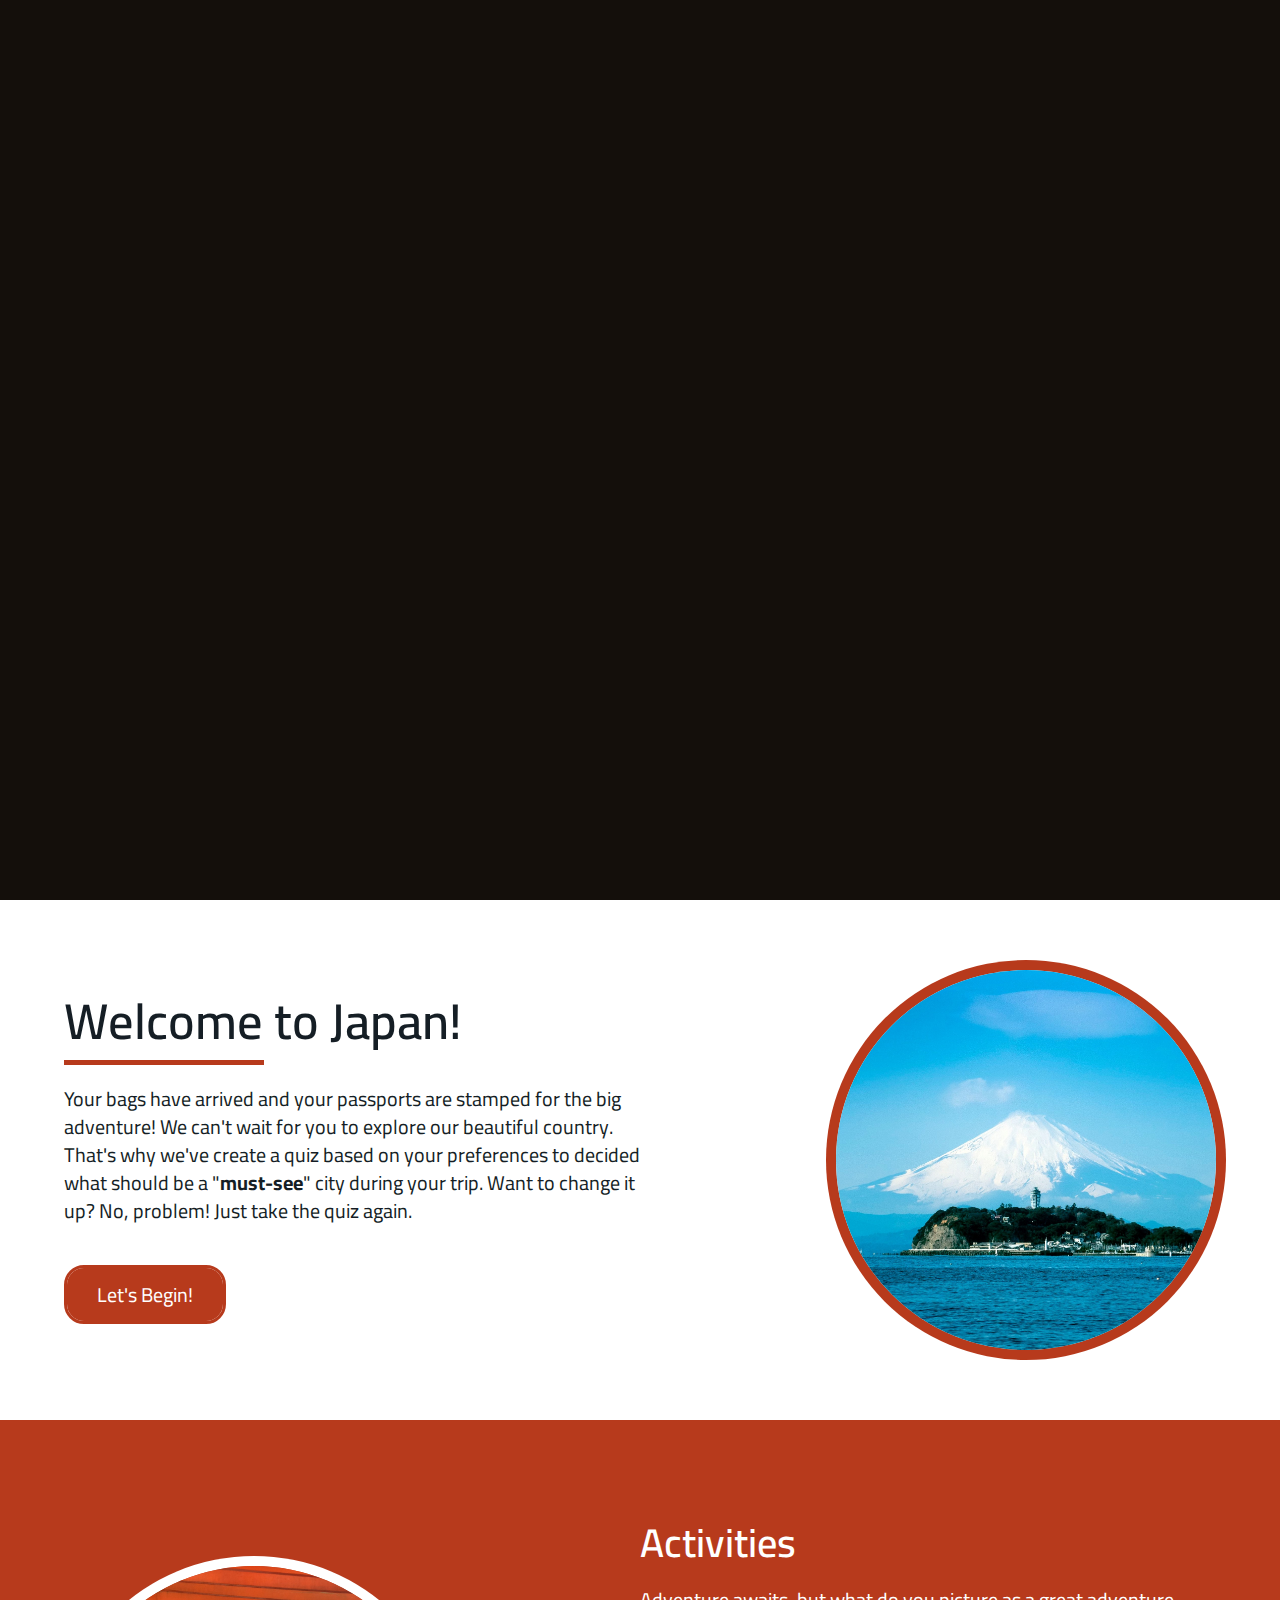
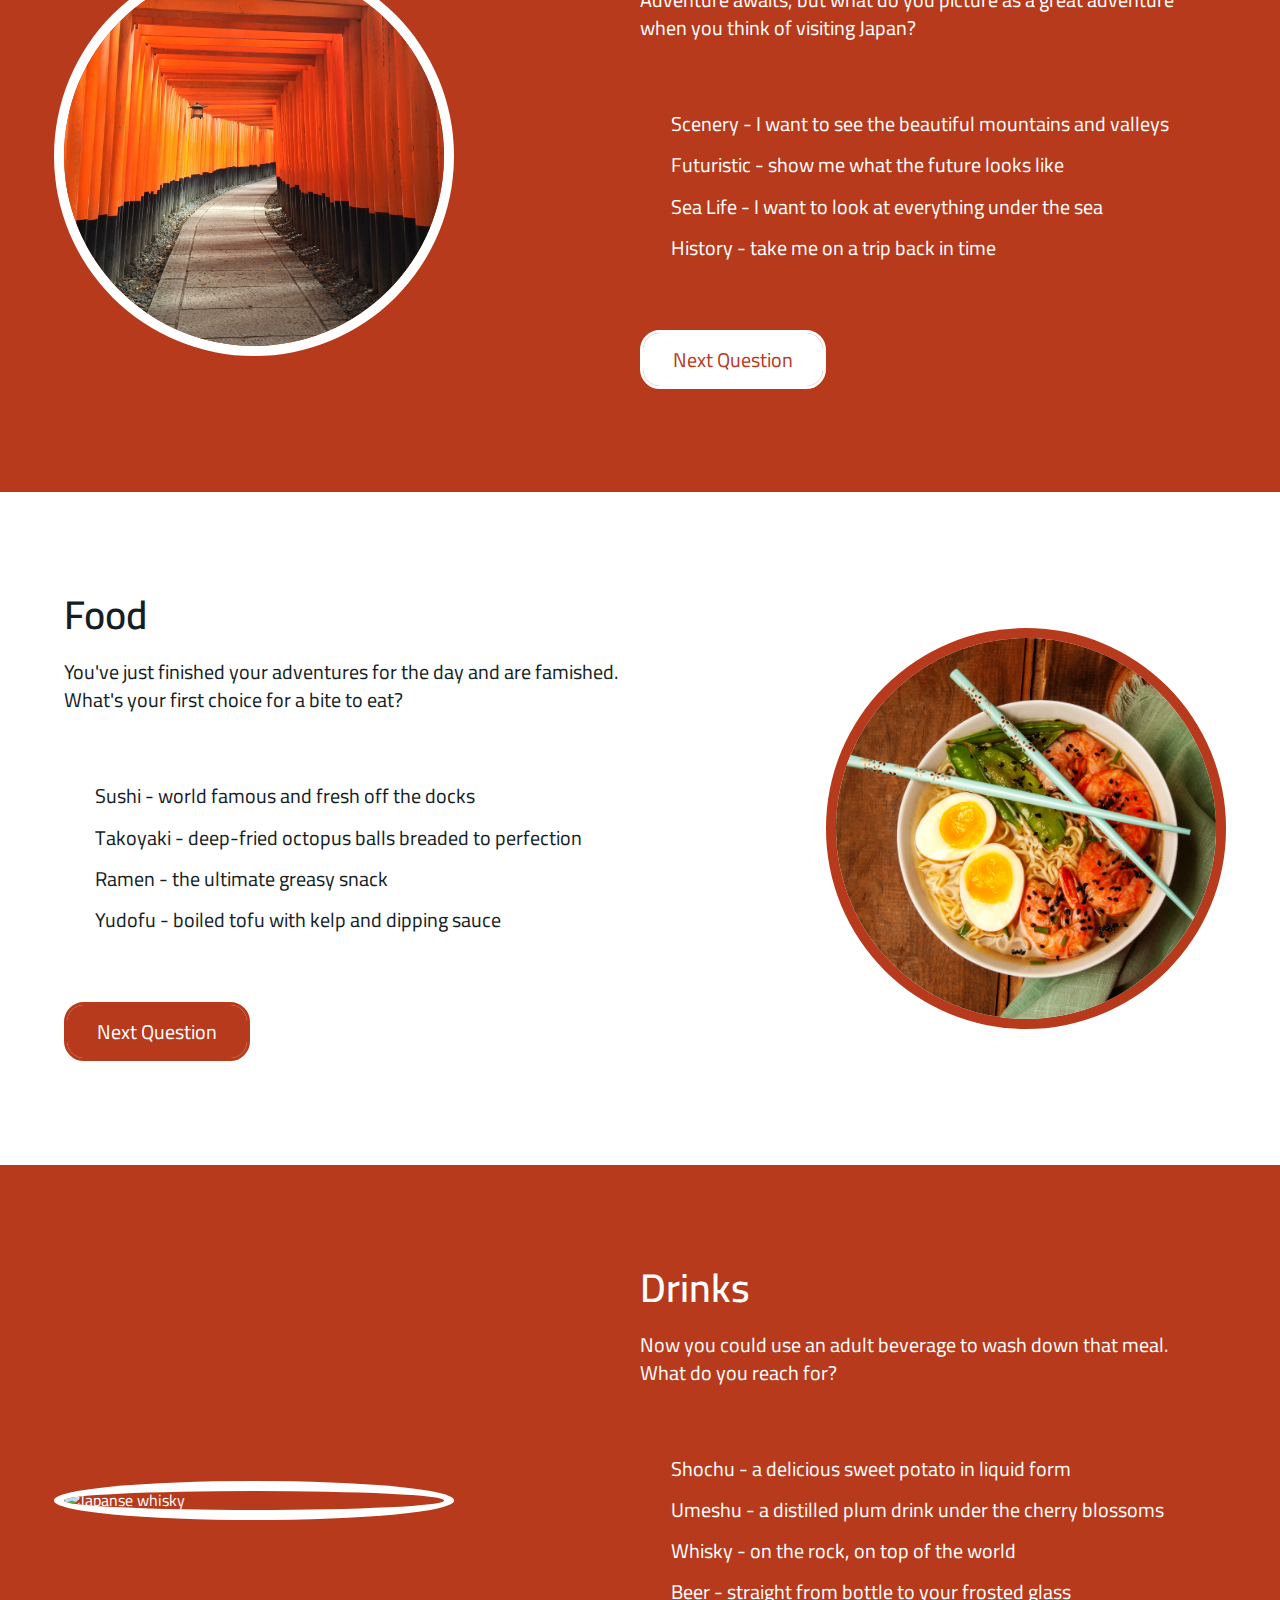
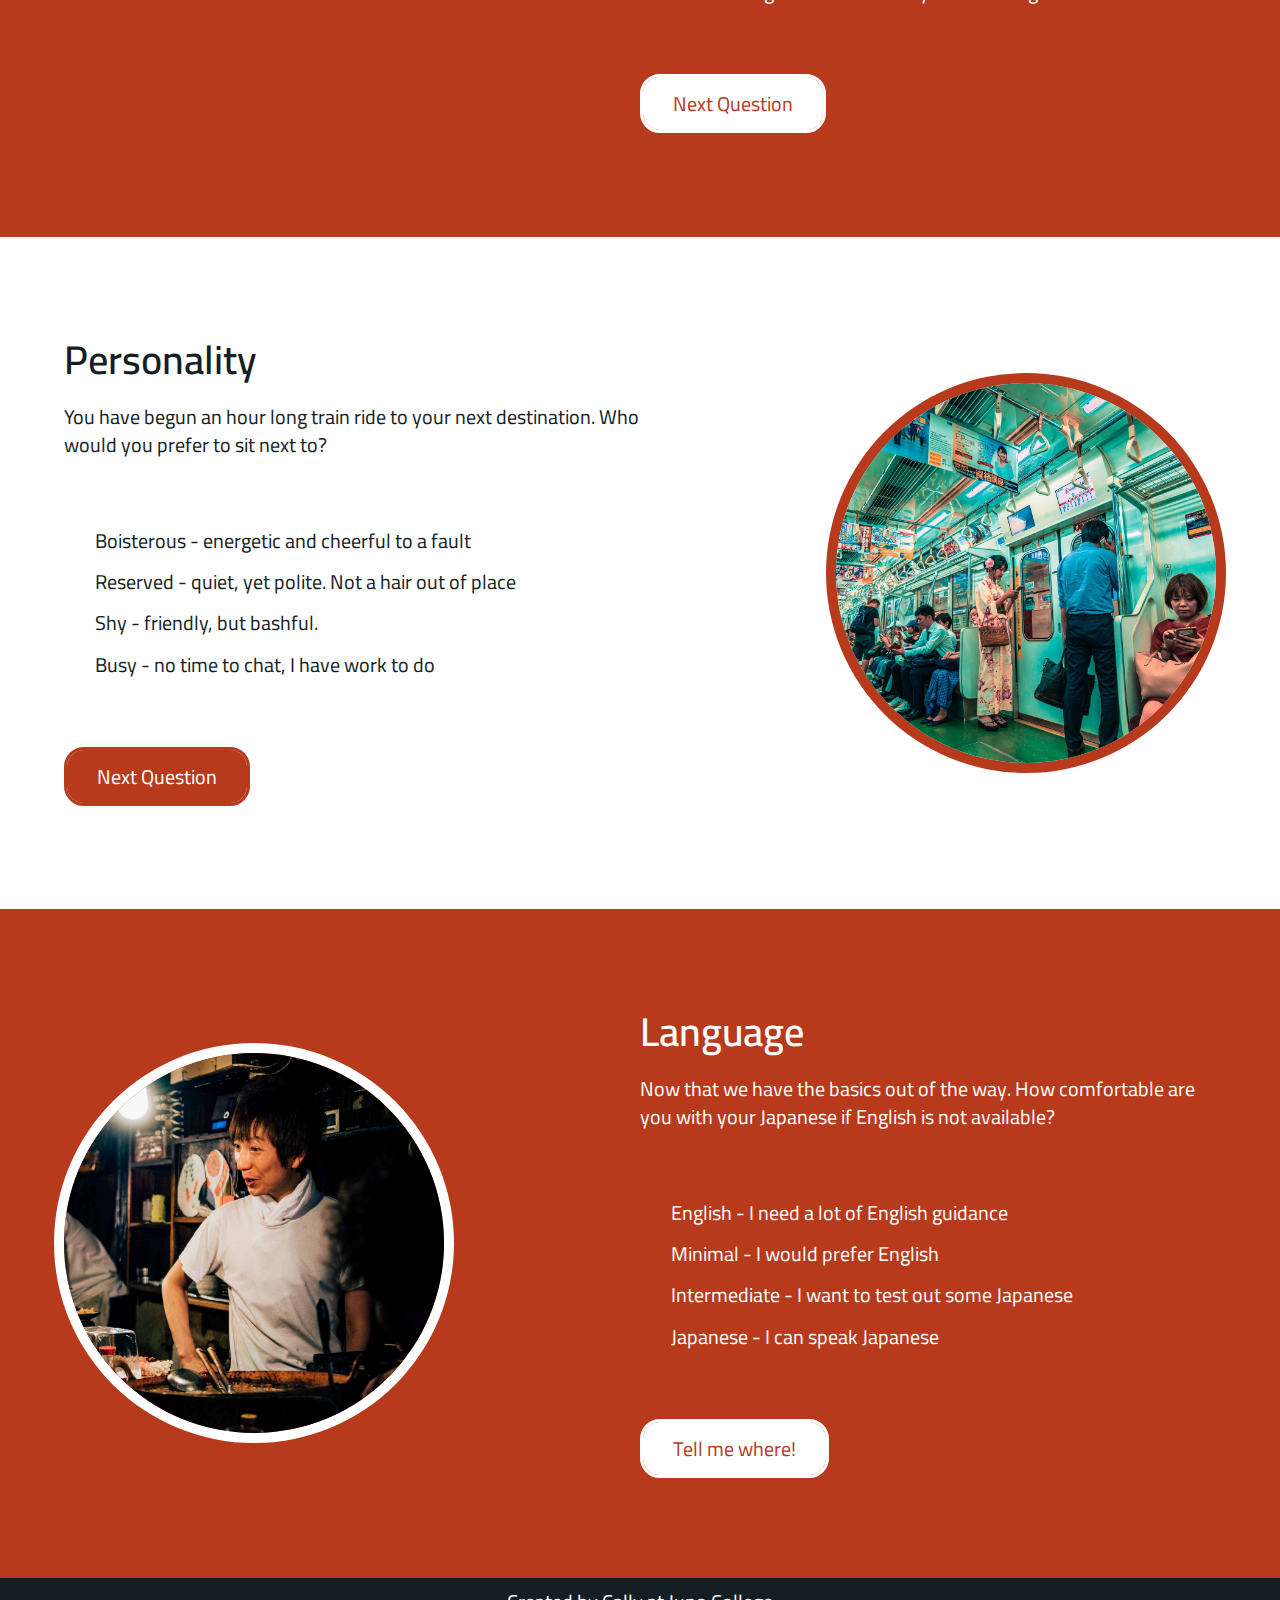
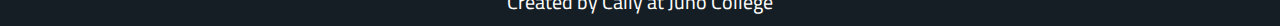
==== commit d613beff: "add preload :airplane:" ====
--- a/index.html
+++ b/index.html
@@ -12,6 +12,7 @@
 <body>
   <!--Header-->
   <header>
+    <div class="preload"></div>
     <h1 class="header-text" aria-label="hover to change title to Welcome to Japan">日本へようこそ</h1>
     <div class="clouds">
       <img src="./assets/cloud1.png" style="--i:1;" aria-label="cloud">
@@ -217,7 +218,7 @@
   </main>
   <!--Footer-->
   <footer class="footer-main">
-    <p>Created at Juno College <i class="fas fa-torii-gate"></i></p>
+    <p>Created by Cally at Juno College <i class="fab fa-canadian-maple-leaf"></i></p>
   </footer>
 
   <script src="https://ajax.googleapis.com/ajax/libs/jquery/3.5.1/jquery.min.js"></script>
--- a/styles/style.css
+++ b/styles/style.css
@@ -449,6 +449,53 @@
   }
 }
 
+.preload {
+  background-color: #140f0b;
+  width: 100vw;
+  height: 100vh;
+  position: fixed;
+  z-index: 100;
+}
+
+.preload::before {
+  content: "\f5af";
+  font-size: 17rem;
+  font-weight: 900;
+  font-family: "Font Awesome 5 Free";
+  color: #fff;
+  position: absolute;
+  top: 50%;
+  left: 50%;
+  -webkit-transform: translate(-50%, -50%);
+          transform: translate(-50%, -50%);
+  -webkit-animation: pop-up 3s linear;
+          animation: pop-up 3s linear;
+}
+
+@-webkit-keyframes pop-up {
+  0% {
+    opacity: 0;
+  }
+  50% {
+    opacity: 1;
+  }
+  100% {
+    opacity: 0;
+  }
+}
+
+@keyframes pop-up {
+  0% {
+    opacity: 0;
+  }
+  50% {
+    opacity: 1;
+  }
+  100% {
+    opacity: 0;
+  }
+}
+
 section:first-of-type {
   padding: 50px 0;
 }
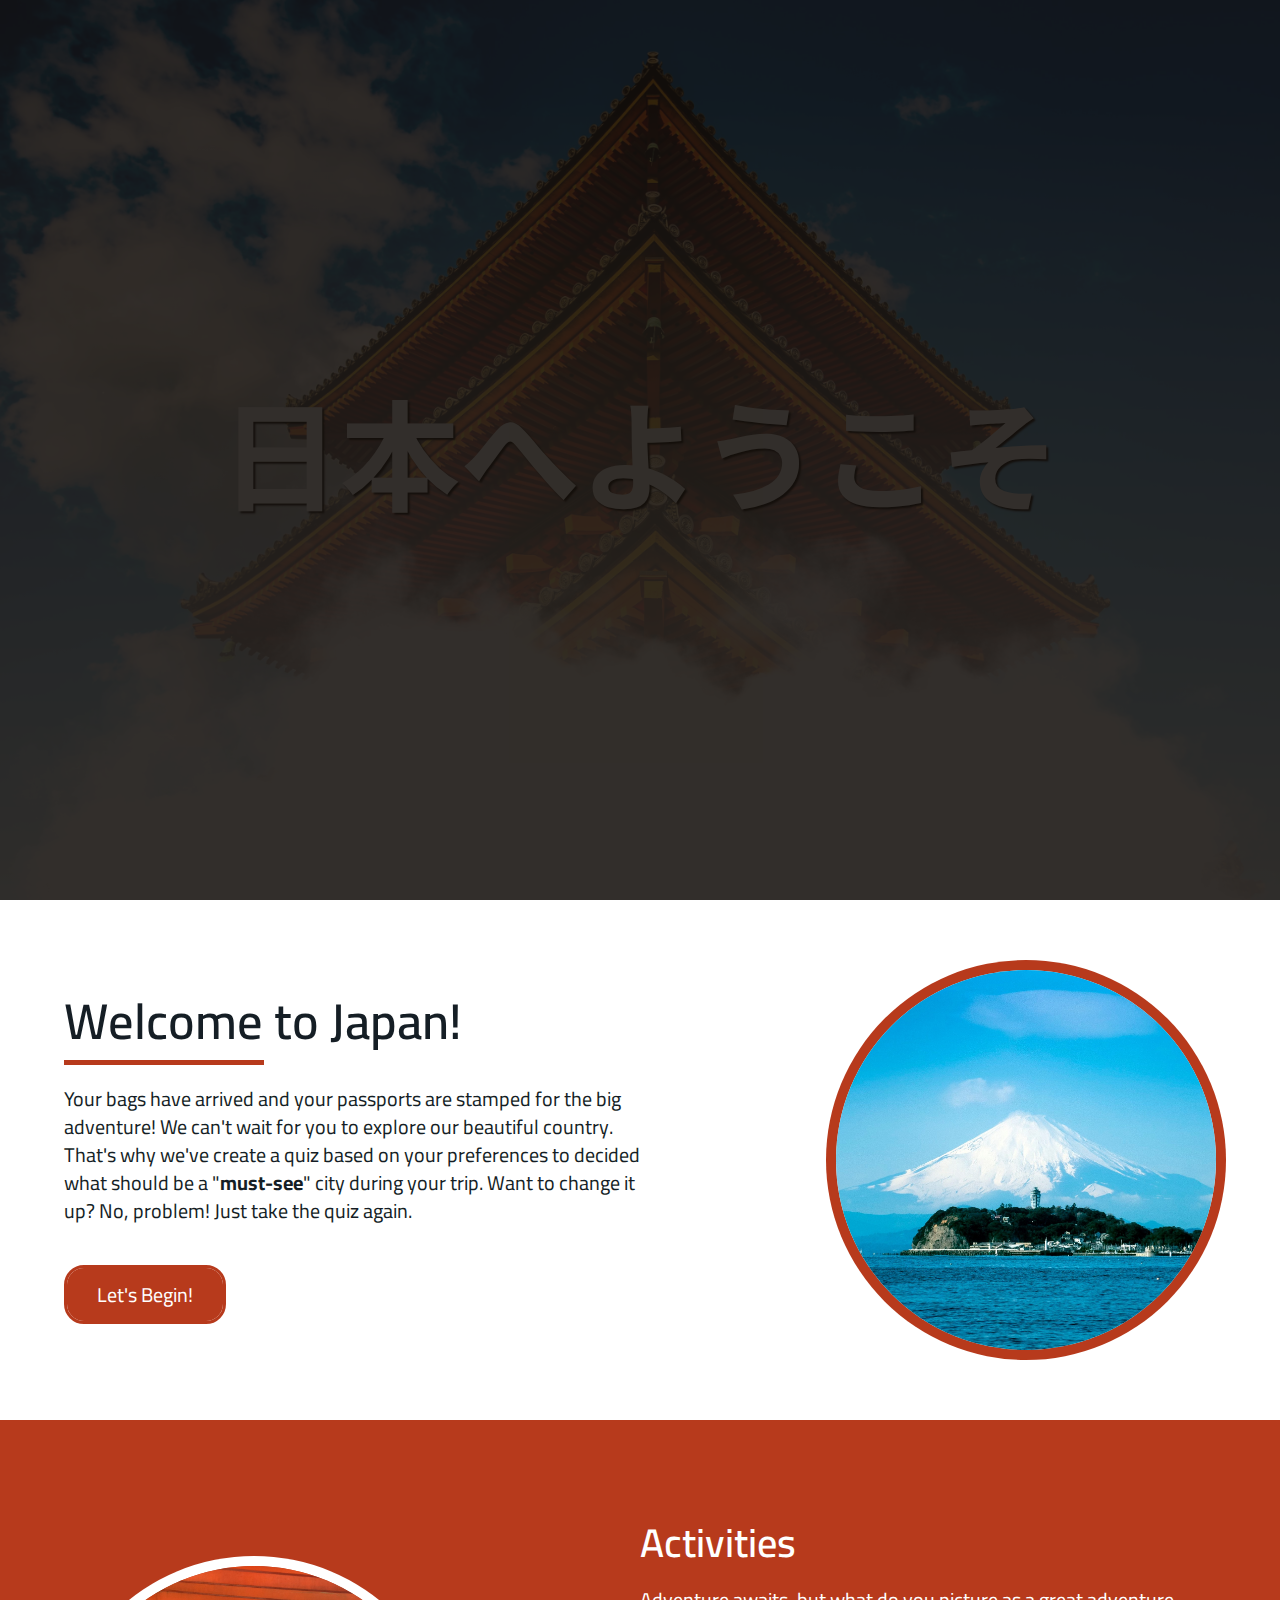
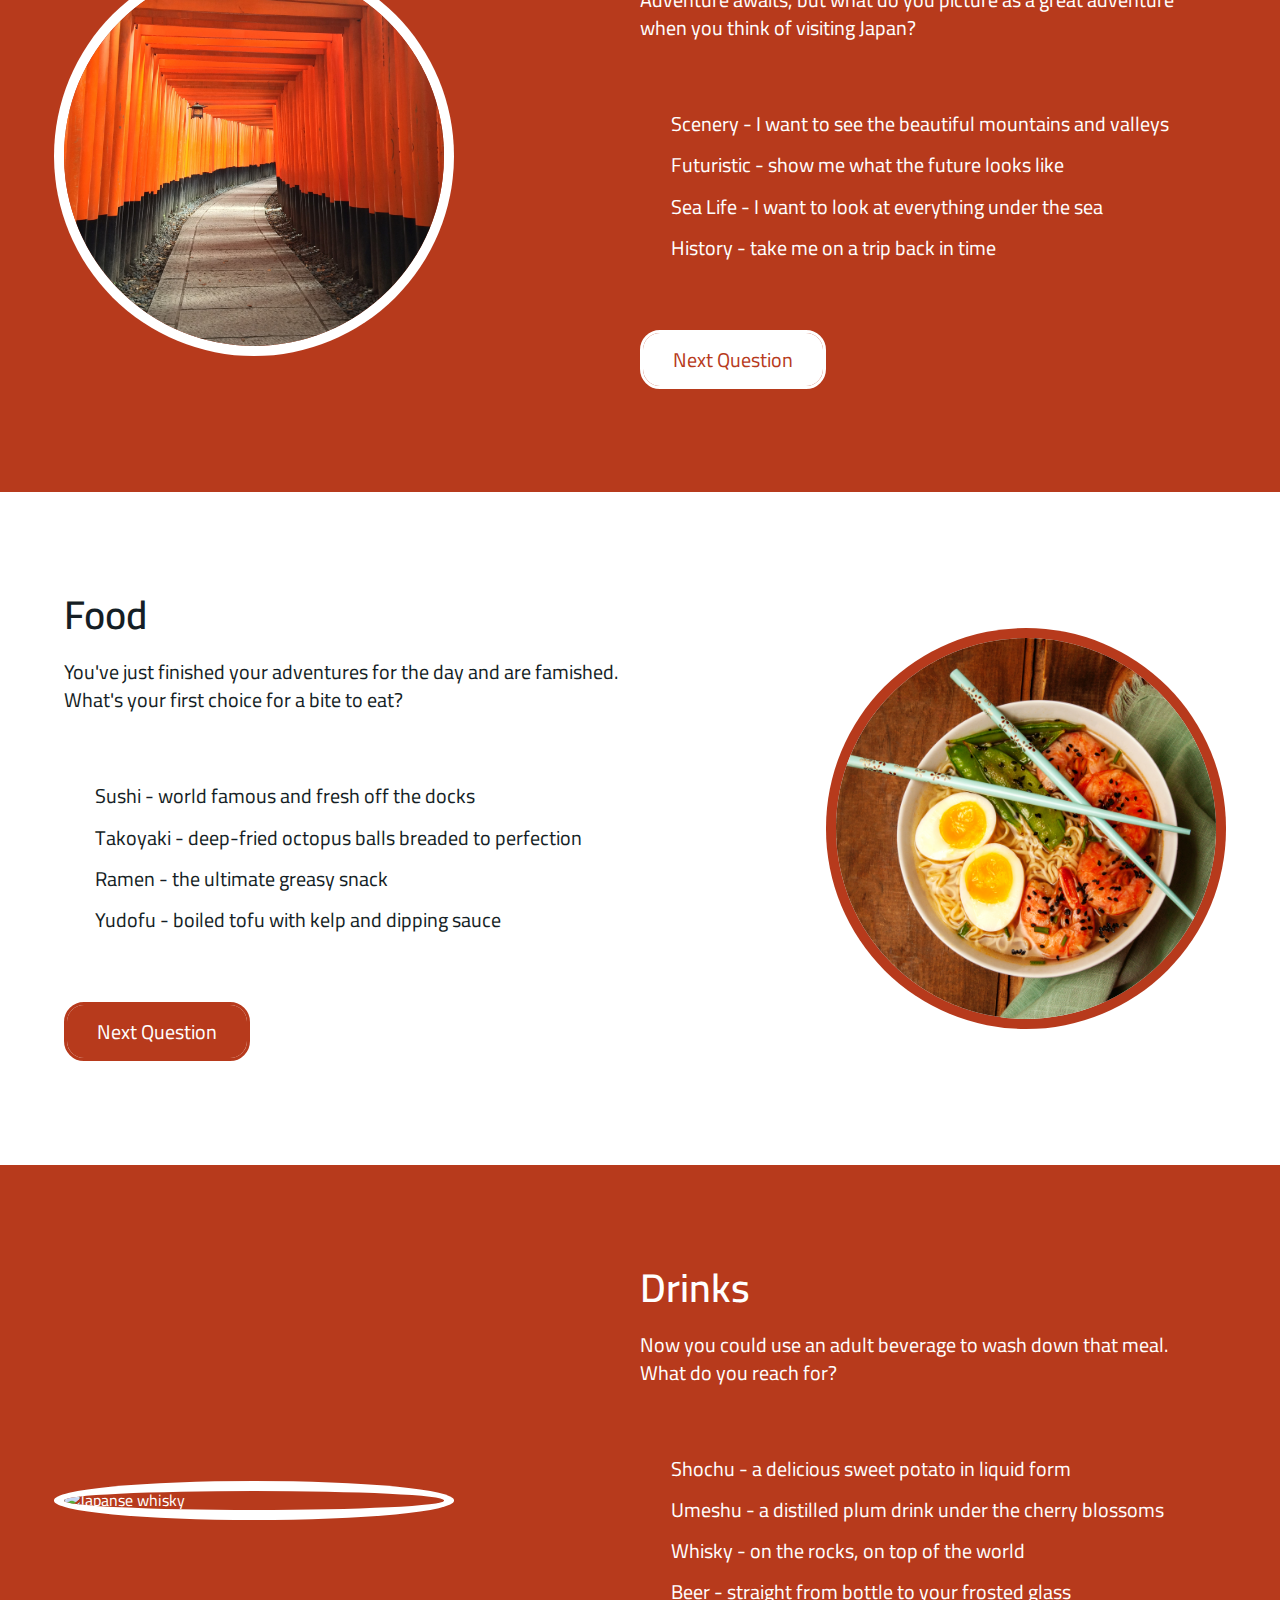
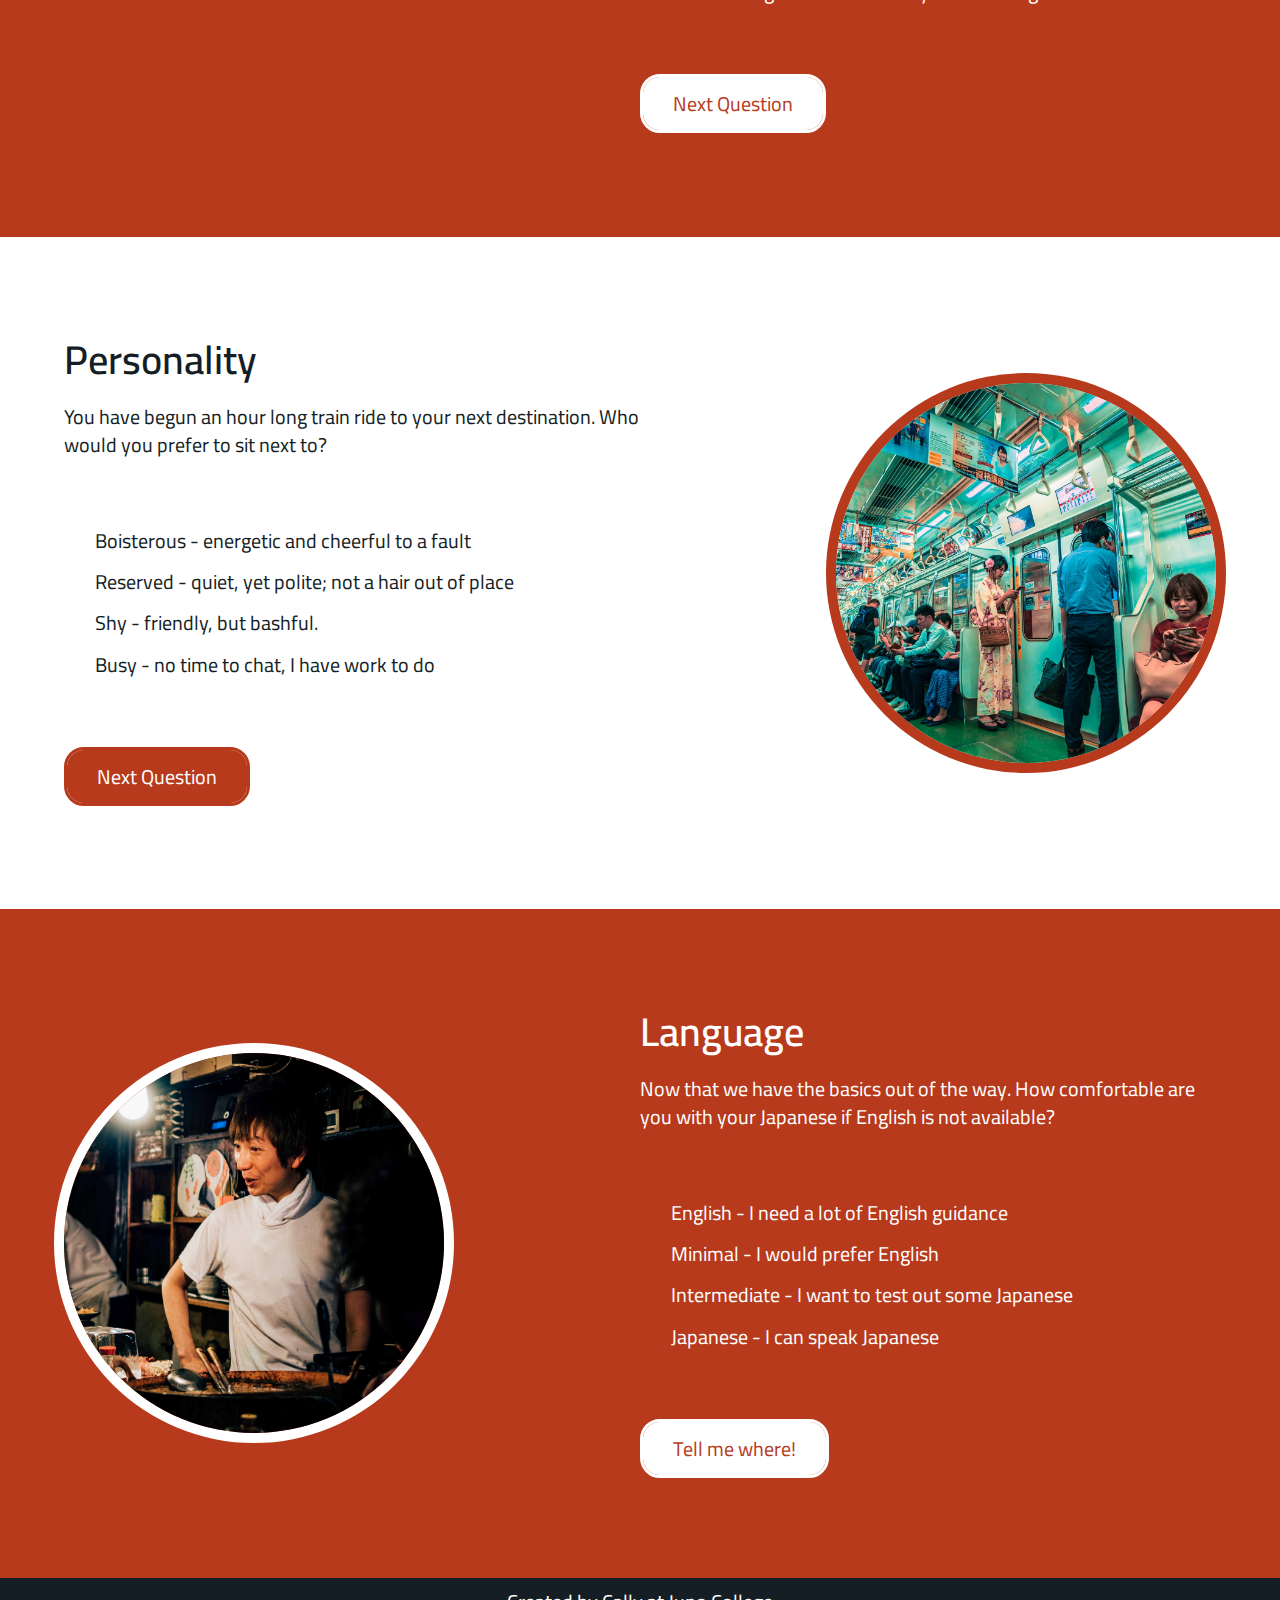
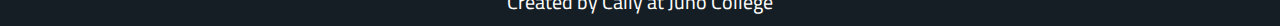
==== commit 9514e648: "more typos :scroll:" ====
--- a/index.html
+++ b/index.html
@@ -130,7 +130,7 @@
               </li>
               <li>
                 <input id="whisky" name="drink" type="radio" required="" class="sr-only" value="tokyo">
-                <label for="whisky"><span class="impact-text">Whisky</span><span class="dash-hide"> - </span>on the rock, on top of the world</label>
+                <label for="whisky"><span class="impact-text">Whisky</span><span class="dash-hide"> - </span>on the rocks, on top of the world</label>
               </li>
               <li>
                 <input id="beer" name="drink" type="radio" required="" class="sr-only" value="osaka">
@@ -159,7 +159,7 @@
               </li>
               <li>
                 <input id="reserved" name="personality" type="radio" required="" class="sr-only" value="kyoto">
-                <label for="reserved"><span class="impact-text">Reserved</span><span class="dash-hide"> - </span>quiet, yet polite. Not a hair out of place</label>
+                <label for="reserved"><span class="impact-text">Reserved</span><span class="dash-hide"> - </span>quiet, yet polite; not a hair out of place</label>
               </li>
               <li>
                 <input id="shy" name="personality" type="radio" required="" class="sr-only" value="fukuoka">
--- a/styles/style.css
+++ b/styles/style.css
@@ -399,56 +399,6 @@
           align-items: center;
 }
 
-.clouds {
-  position: absolute;
-  top: 0;
-  left: 0;
-  width: 100%;
-  height: 100%;
-  overflow: hidden;
-  pointer-events: none;
-}
-
-.clouds img {
-  position: absolute;
-  bottom: 0;
-  max-width: 100%;
-  -webkit-animation: floating calc(3s * var(--i)) linear infinite;
-          animation: floating calc(3s * var(--i)) linear infinite;
-}
-
-@-webkit-keyframes floating {
-  0% {
-    opacity: 0;
-    -webkit-transform: scale(1);
-            transform: scale(1);
-  }
-  25%, 75% {
-    opacity: 1;
-  }
-  100% {
-    opacity: 0;
-    -webkit-transform: scale(3);
-            transform: scale(3);
-  }
-}
-
-@keyframes floating {
-  0% {
-    opacity: 0;
-    -webkit-transform: scale(1);
-            transform: scale(1);
-  }
-  25%, 75% {
-    opacity: 1;
-  }
-  100% {
-    opacity: 0;
-    -webkit-transform: scale(3);
-            transform: scale(3);
-  }
-}
-
 .preload {
   background-color: #140f0b;
   width: 100vw;
@@ -496,6 +446,56 @@
   }
 }
 
+.clouds {
+  position: absolute;
+  top: 0;
+  left: 0;
+  width: 100%;
+  height: 100%;
+  overflow: hidden;
+  pointer-events: none;
+}
+
+.clouds img {
+  position: absolute;
+  bottom: 0;
+  max-width: 100%;
+  -webkit-animation: floating calc(3s * var(--i)) linear infinite;
+          animation: floating calc(3s * var(--i)) linear infinite;
+}
+
+@-webkit-keyframes floating {
+  0% {
+    opacity: 0;
+    -webkit-transform: scale(1);
+            transform: scale(1);
+  }
+  25%, 75% {
+    opacity: 1;
+  }
+  100% {
+    opacity: 0;
+    -webkit-transform: scale(3);
+            transform: scale(3);
+  }
+}
+
+@keyframes floating {
+  0% {
+    opacity: 0;
+    -webkit-transform: scale(1);
+            transform: scale(1);
+  }
+  25%, 75% {
+    opacity: 1;
+  }
+  100% {
+    opacity: 0;
+    -webkit-transform: scale(3);
+            transform: scale(3);
+  }
+}
+
 section:first-of-type {
   padding: 50px 0;
 }
